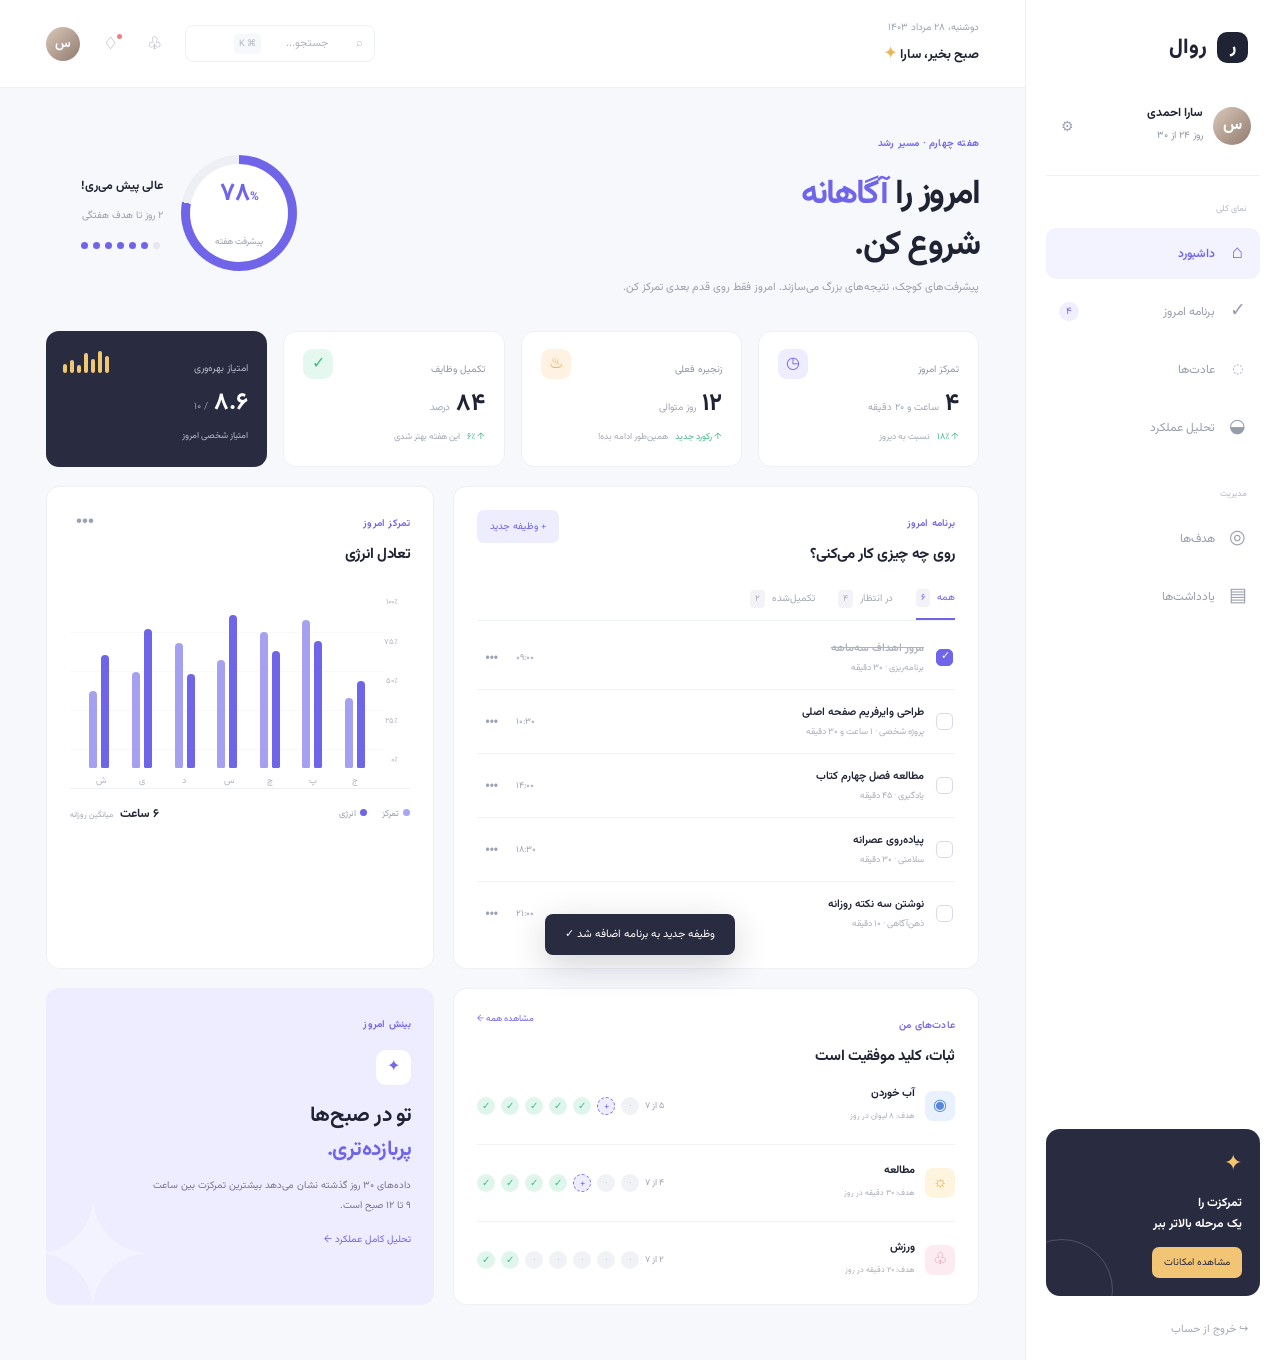
==== index.html @ 91decb61 "Create polished Persian daily planning and progress dashboard" ====
<!doctype html><html lang="fa" dir="rtl"><head><meta charset="UTF-8"><meta name="viewport" content="width=device-width,initial-scale=1"><meta name="theme-color" content="#f7f8fc"><meta name="description" content="داشبورد هوشمند برنامه‌ریزی روزانه و پایش پیشرفت"><title>روال — برنامه‌ریزی با تمرکز</title><link rel="preconnect" href="https://fonts.googleapis.com"><link rel="preconnect" href="https://fonts.gstatic.com" crossorigin><link href="https://fonts.googleapis.com/css2?family=DM+Sans:wght@400;500;600;700&family=Vazirmatn:wght@400;500;600;700;800&display=swap" rel="stylesheet"><link rel="stylesheet" href="style.css"></head><body><div class="app-shell"><aside class="sidebar"><div class="brand"><span class="brand-mark">ر</span><span>روال</span></div><div class="profile"><div class="avatar">س</div><div><strong>سارا احمدی</strong><small>روز ۲۴ از ۳۰</small></div><button class="icon-btn" aria-label="تنظیمات">⚙</button></div><nav><span class="nav-label">نمای کلی</span><a class="active" href="#dashboard"><b>⌂</b> داشبورد</a><a href="#today"><b>✓</b> برنامه امروز <i>۴</i></a><a href="#habits"><b>◌</b> عادت‌ها</a><a href="#analytics"><b>◒</b> تحلیل عملکرد</a><span class="nav-label space">مدیریت</span><a href="#goals"><b>◎</b> هدف‌ها</a><a href="#notes"><b>▤</b> یادداشت‌ها</a></nav><div class="sidebar-bottom"><div class="upgrade"><span>✦</span><strong>تمرکزت را<br>یک مرحله بالاتر ببر</strong><button>مشاهده امکانات</button></div><a class="logout" href="#">↪ خروج از حساب</a></div></aside><main class="main" id="dashboard"><header class="topbar"><div class="mobile-brand"><span class="brand-mark">ر</span>روال</div><div class="date"><span>دوشنبه، ۲۸ مرداد ۱۴۰۳</span><strong>صبح بخیر، سارا <span>✦</span></strong></div><div class="top-actions"><button class="search">⌕ <span>جستجو...</span><kbd>⌘ K</kbd></button><button class="icon-btn">♧</button><button class="notification">♢<i></i></button><div class="avatar small">س</div></div></header><div class="content"><section class="welcome"><div><span class="eyebrow">هفته چهارم · مسیر رشد</span><h1>امروز را <em>آگاهانه</em><br>شروع کن.</h1><p>پیشرفت‌های کوچک، نتیجه‌های بزرگ می‌سازند. امروز فقط روی قدم بعدی تمرکز کن.</p></div><div class="week-progress"><div class="ring"><strong>۷۸<small>%</small></strong><span>پیشرفت هفته</span></div><div class="week-copy"><strong>عالی پیش می‌ری!</strong><span>۲ روز تا هدف هفتگی</span><div class="dots"><i></i><i></i><i></i><i></i><i></i><i></i><i class="muted"></i></div></div></div></section><section class="stats-grid"><article class="stat-card"><div class="stat-icon purple">◷</div><span>تمرکز امروز</span><strong>۴<span>ساعت و ۲۰ دقیقه</span></strong><small class="up">↑ ۱۸٪ <i>نسبت به دیروز</i></small></article><article class="stat-card"><div class="stat-icon orange">♨</div><span>زنجیره فعلی</span><strong>۱۲<span>روز متوالی</span></strong><small class="up">↑ رکورد جدید <i>همین‌طور ادامه بده!</i></small></article><article class="stat-card"><div class="stat-icon green">✓</div><span>تکمیل وظایف</span><strong>۸۴<span>درصد</span></strong><small class="up">↑ ۶٪ <i>این هفته بهتر شدی</i></small></article><article class="stat-card accent"><div class="mini-spark"><i></i><i></i><i></i><i></i><i></i><i></i><i></i></div><span>امتیاز بهره‌وری</span><strong>۸.۶<span>/ ۱۰</span></strong><small>امتیاز شخصی امروز</small></article></section><section class="grid-two"><div class="panel tasks" id="today"><div class="panel-head"><div><span class="eyebrow">برنامه امروز</span><h2>روی چه چیزی کار می‌کنی؟</h2></div><button class="add-task" id="addTask">+ وظیفه جدید</button></div><div class="task-tabs"><button class="selected">همه <b>۶</b></button><button>در انتظار <b>۴</b></button><button>تکمیل‌شده <b>۲</b></button></div><div class="task-list" id="taskList"><label class="task done"><input type="checkbox" checked><span class="check"></span><div><strong>مرور اهداف سه‌ماهه</strong><small>برنامه‌ریزی · ۳۰ دقیقه</small></div><time>۰۹:۰۰</time><button class="dots-btn">•••</button></label><label class="task"><input type="checkbox"><span class="check"></span><div><strong>طراحی وایرفریم صفحه اصلی</strong><small>پروژه شخصی · ۱ ساعت و ۳۰ دقیقه</small></div><time>۱۰:۳۰</time><button class="dots-btn">•••</button></label><label class="task"><input type="checkbox"><span class="check"></span><div><strong>مطالعه فصل چهارم کتاب</strong><small>یادگیری · ۴۵ دقیقه</small></div><time>۱۴:۰۰</time><button class="dots-btn">•••</button></label><label class="task"><input type="checkbox"><span class="check"></span><div><strong>پیاده‌روی عصرانه</strong><small>سلامتی · ۳۰ دقیقه</small></div><time>۱۸:۳۰</time><button class="dots-btn">•••</button></label><label class="task"><input type="checkbox"><span class="check"></span><div><strong>نوشتن سه نکته روزانه</strong><small>ذهن‌آگاهی · ۱۰ دقیقه</small></div><time>۲۱:۰۰</time><button class="dots-btn">•••</button></label></div></div><div class="panel focus"><div class="panel-head"><div><span class="eyebrow">تمرکز امروز</span><h2>تعادل انرژی</h2></div><button class="more">•••</button></div><div class="focus-chart"><div class="chart-y"><span>۱۰۰٪</span><span>۷۵٪</span><span>۵۰٪</span><span>۲۵٪</span><span>۰٪</span></div><div class="bars"><div><i style="height:44%"></i><i style="height:65%"></i><small>ش</small></div><div><i style="height:55%"></i><i style="height:80%"></i><small>ی</small></div><div><i style="height:72%"></i><i style="height:54%"></i><small>د</small></div><div><i style="height:62%"></i><i style="height:88%"></i><small>س</small></div><div><i style="height:78%"></i><i style="height:67%"></i><small>چ</small></div><div><i style="height:85%"></i><i style="height:73%"></i><small>پ</small></div><div><i style="height:40%"></i><i style="height:50%"></i><small>ج</small></div></div></div><div class="legend"><span><i class="dot blue"></i>تمرکز</span><span><i class="dot violet"></i>انرژی</span><strong>۶ ساعت <small>میانگین روزانه</small></strong></div></div></section><section class="grid-bottom"><div class="panel habits" id="habits"><div class="panel-head"><div><span class="eyebrow">عادت‌های من</span><h2>ثبات، کلید موفقیت است</h2></div><a href="#all">مشاهده همه ←</a></div><div class="habit-row"><div class="habit-name"><span class="habit-emoji blue-bg">◉</span><div><strong>آب خوردن</strong><small>هدف: ۸ لیوان در روز</small></div></div><div class="habit-week"><i class="done">✓</i><i class="done">✓</i><i class="done">✓</i><i class="done">✓</i><i class="done">✓</i><i class="today">+</i><i>·</i><small>۵ از ۷</small></div></div><div class="habit-row"><div class="habit-name"><span class="habit-emoji yellow-bg">☼</span><div><strong>مطالعه</strong><small>هدف: ۳۰ دقیقه در روز</small></div></div><div class="habit-week"><i class="done">✓</i><i class="done">✓</i><i class="done">✓</i><i class="done">✓</i><i class="today">+</i><i>·</i><i>·</i><small>۴ از ۷</small></div></div><div class="habit-row"><div class="habit-name"><span class="habit-emoji pink-bg">♧</span><div><strong>ورزش</strong><small>هدف: ۲۰ دقیقه در روز</small></div></div><div class="habit-week"><i class="done">✓</i><i class="done">✓</i><i>·</i><i>·</i><i>·</i><i>·</i><i>·</i><small>۲ از ۷</small></div></div></div><div class="panel insight"><span class="eyebrow">بینش امروز</span><div class="insight-icon">✦</div><h2>تو در صبح‌ها<br><em>پربازده‌تری.</em></h2><p>داده‌های ۳۰ روز گذشته نشان می‌دهد بیشترین تمرکزت بین ساعت ۹ تا ۱۲ صبح است.</p><a href="#analytics">تحلیل کامل عملکرد ←</a></div></section></div></main></div><div class="toast" id="toast">وظیفه جدید به برنامه اضافه شد ✓</div><script src="app.js"></script></body></html>
---- style.css ----
*{box-sizing:border-box} :root{--bg:#f7f8fc;--card:#fff;--ink:#202334;--muted:#9095a7;--line:#edf0f5;--purple:#7065e9;--purple-light:#eeecff;--green:#42bd8b;--orange:#f2a354;--blue:#5d8fea}html{scroll-behavior:smooth}body{margin:0;background:var(--bg);color:var(--ink);font-family:Vazirmatn,'DM Sans',sans-serif}.app-shell{display:flex;min-height:100vh}.sidebar{width:255px;background:#fff;border-left:1px solid var(--line);padding:31px 20px 22px;display:flex;flex-direction:column;flex-shrink:0}.brand{display:flex;align-items:center;gap:10px;font-size:21px;font-weight:800;margin:0 12px 40px}.brand-mark{display:grid;place-items:center;background:var(--ink);color:#fff;width:31px;height:31px;border-radius:10px;font-size:17px}.profile{display:flex;align-items:center;gap:10px;padding:0 9px 28px;border-bottom:1px solid var(--line)}.avatar{width:38px;height:38px;border-radius:50%;background:linear-gradient(135deg,#d9c8b9,#927b70);color:#fff;display:grid;place-items:center;font-weight:700}.avatar.small{width:34px;height:34px;font-size:13px}.profile strong{display:block;font-size:12px}.profile small{color:var(--muted);font-size:10px}.icon-btn,.notification,.dots-btn,.more{border:0;background:none;color:#9da2b2;cursor:pointer;font-size:17px}.profile .icon-btn{margin-right:auto;font-size:14px}nav{padding-top:26px;display:flex;flex-direction:column;gap:7px}nav a{display:flex;align-items:center;gap:13px;padding:11px 13px;color:#989dac;text-decoration:none;border-radius:10px;font-size:12px;transition:.2s}nav a b{font-size:19px;font-weight:400;width:19px;text-align:center}nav a i{font-style:normal;background:#f0efff;color:var(--purple);font-size:10px;padding:2px 7px;border-radius:20px;margin-right:auto}.nav-label{font-size:9px;color:#b6bac6;margin:0 13px 5px}.space{margin-top:27px}nav a:hover,nav a.active{color:var(--purple);background:#f3f2ff;font-weight:600}.sidebar-bottom{margin-top:auto}.upgrade{background:#292b40;border-radius:14px;padding:18px;color:#fff;position:relative;overflow:hidden}.upgrade:after{content:'';position:absolute;width:100px;height:100px;border:1px solid #ffffff30;border-radius:50%;left:-35px;bottom:-45px}.upgrade span{color:#f4c66d;font-size:22px}.upgrade strong{display:block;font-size:12px;line-height:1.8;margin:11px 0}.upgrade button{border:0;background:#f2c575;color:#282938;border-radius:7px;padding:8px 12px;font-family:inherit;font-size:10px;cursor:pointer}.logout{display:block;color:#a3a7b3;text-decoration:none;font-size:11px;margin:25px 12px 0}.main{flex:1;min-width:0}.topbar{height:88px;background:#fff;border-bottom:1px solid var(--line);display:flex;align-items:center;padding:0 46px;justify-content:space-between}.date span{display:block;color:#9ca1af;font-size:10px;margin-bottom:7px}.date strong{font-size:13px}.date strong span{display:inline;color:#e8b758;font-size:15px}.top-actions{display:flex;align-items:center;gap:17px}.search{border:1px solid var(--line);background:#fff;color:#afb3c0;border-radius:8px;height:37px;width:190px;padding:0 11px;text-align:right;font-family:inherit;font-size:11px}.search span{margin:0 25px}.search kbd{font-family:inherit;color:#b5b8c2;background:#f7f8fb;padding:3px 5px;border-radius:4px;font-size:9px}.notification{position:relative}.notification i{position:absolute;width:5px;height:5px;background:#ef7f83;border-radius:50%;top:2px;right:2px}.mobile-brand{display:none}.content{padding:42px 46px 55px;max-width:1450px;margin:auto}.welcome{display:flex;justify-content:space-between;align-items:center;margin-bottom:35px}.eyebrow{color:var(--purple);font-size:10px;font-weight:600;letter-spacing:.02em}.welcome h1{font-size:34px;line-height:1.5;letter-spacing:-1.5px;margin:14px 0 8px}.welcome h1 em,.insight h2 em{font-style:normal;color:var(--purple)}.welcome p{font-size:11px;color:#9a9eac;margin:0}.week-progress{display:flex;align-items:center;gap:18px;margin-left:35px}.ring{width:116px;height:116px;border-radius:50%;background:conic-gradient(var(--purple) 78%,#eeeff5 0);display:grid;place-items:center;position:relative;color:var(--purple);text-align:center}.ring:after{content:'';position:absolute;inset:9px;border-radius:50%;background:#fff}.ring strong,.ring span{position:relative;z-index:1}.ring strong{font-size:25px;display:block}.ring strong small{font-size:12px}.ring span{font-size:9px;color:#9a9eab;display:block;margin-top:-20px}.week-copy strong{display:block;font-size:12px;margin-bottom:7px}.week-copy>span{font-size:10px;color:#999eac}.dots{display:flex;gap:5px;margin-top:15px;direction:ltr}.dots i{width:7px;height:7px;background:var(--purple);border-radius:50%}.dots i.muted{background:#e7e8ef}.stats-grid{display:grid;grid-template-columns:repeat(4,1fr);gap:16px;margin-bottom:19px}.stat-card{background:#fff;border:1px solid var(--line);border-radius:13px;padding:18px 19px;position:relative;min-height:135px}.stat-card>span{display:block;font-size:10px;color:#9095a5;margin:12px 0 8px}.stat-card strong{font-size:24px;display:block}.stat-card strong span{font-size:10px;color:#a2a6b1;font-weight:400;margin-right:6px}.stat-card small{font-size:9px;color:#9da2b0}.stat-card small i{font-style:normal;color:#b5b8c2;margin-right:5px}.stat-card .up{color:#45b888}.stat-card .up i{color:#a4a8b3}.stat-icon{position:absolute;left:19px;top:17px;width:30px;height:30px;border-radius:9px;display:grid;place-items:center;font-size:16px}.purple{background:#eeecff;color:var(--purple)}.orange{background:#fff2e2;color:#ed9e4e}.green{background:#e5f8f0;color:#40b985}.accent{background:#292b40;color:#fff;border:0}.accent>span,.accent small{color:#b8bac7}.accent strong span{color:#999dab}.mini-spark{position:absolute;left:17px;top:19px;display:flex;align-items:end;gap:3px;height:23px;direction:ltr}.mini-spark i{width:4px;border-radius:3px;background:#f0c872}.mini-spark i:nth-child(1){height:9px}.mini-spark i:nth-child(2){height:13px}.mini-spark i:nth-child(3){height:8px}.mini-spark i:nth-child(4){height:20px}.mini-spark i:nth-child(5){height:14px}.mini-spark i:nth-child(6){height:22px}.mini-spark i:nth-child(7){height:17px}.grid-two{display:grid;grid-template-columns:1.15fr .85fr;gap:19px;margin-bottom:19px}.panel{background:#fff;border:1px solid var(--line);border-radius:13px;padding:23px}.panel-head{display:flex;justify-content:space-between;align-items:start}.panel h2{font-size:15px;margin:8px 0 0;letter-spacing:-.3px}.add-task{border:0;background:var(--purple-light);color:var(--purple);border-radius:7px;padding:9px 13px;font-family:inherit;font-size:10px;cursor:pointer}.task-tabs{display:flex;gap:23px;border-bottom:1px solid var(--line);margin-top:24px}.task-tabs button{border:0;background:transparent;color:#a5a9b5;font-family:inherit;font-size:10px;padding:0 0 13px;cursor:pointer}.task-tabs button.selected{color:var(--purple);border-bottom:2px solid var(--purple)}.task-tabs b{background:#f3f3f7;padding:2px 5px;border-radius:4px;font-size:9px;margin-right:4px;font-weight:400}.task-list{margin-top:5px}.task{display:flex;align-items:center;gap:12px;border-bottom:1px solid #f1f2f6;padding:14px 2px;cursor:pointer}.task:last-child{border:0}.task input{display:none}.check{width:17px;height:17px;border:1.5px solid #d8dbe5;border-radius:5px;display:block;flex-shrink:0}.task input:checked+.check{background:var(--purple);border-color:var(--purple);position:relative}.task input:checked+.check:after{content:'✓';color:white;font-size:11px;position:absolute;top:-2px;right:2px}.task div{flex:1}.task strong{display:block;font-size:11px;font-weight:600}.task small{display:block;font-size:9px;color:#a9adb9;margin-top:4px}.task time{color:#9ca1ae;font-size:9px}.task.done strong{text-decoration:line-through;color:#aeb2bd}.dots-btn{font-size:12px}.focus-chart{height:194px;display:flex;margin-top:28px}.chart-y{display:flex;flex-direction:column;justify-content:space-between;color:#b2b5c0;font-size:8px;padding:2px 12px 22px 0}.bars{flex:1;display:flex;align-items:end;justify-content:space-around;background:repeating-linear-gradient(to bottom,transparent 0,transparent 38px,#f1f2f6 39px);padding:0 8px 0;direction:ltr}.bars>div{height:100%;display:flex;align-items:end;gap:4px;position:relative;padding-bottom:20px}.bars i{display:block;width:8px;border-radius:5px 5px 2px 2px;background:#a5a0f0}.bars i:nth-child(2){background:#6f65e9}.bars small{position:absolute;bottom:0;left:7px;color:#aeb2be;font-size:9px}.legend{border-top:1px solid var(--line);padding-top:16px;display:flex;align-items:center;gap:15px;font-size:9px;color:#999eac}.legend .dot{display:inline-block;width:7px;height:7px;border-radius:50%;margin-left:4px}.dot.blue{background:#aaa5f1}.dot.violet{background:#6f65e9}.legend strong{margin-right:auto;color:#252838;font-size:12px}.legend strong small{font-size:8px;color:#a1a5b1;font-weight:400;margin-right:4px}.grid-bottom{display:grid;grid-template-columns:1.15fr .85fr;gap:19px}.panel-head>a{font-size:9px;color:var(--purple);text-decoration:none}.habit-row{display:flex;align-items:center;justify-content:space-between;border-bottom:1px solid #f1f2f6;padding:17px 0}.habit-row:last-child{border:0;padding-bottom:0}.habit-name{display:flex;align-items:center;gap:10px}.habit-emoji{width:30px;height:30px;border-radius:8px;display:grid;place-items:center;font-size:16px}.blue-bg{background:#e9f1ff;color:#5687dc}.yellow-bg{background:#fff5df;color:#e9a540}.pink-bg{background:#fcebf0;color:#e889a0}.habit-name strong{display:block;font-size:11px}.habit-name small{font-size:8px;color:#a9adb8}.habit-week{display:flex;align-items:center;gap:6px;direction:ltr}.habit-week i{width:18px;height:18px;border-radius:50%;background:#f1f2f6;color:#bfc2ca;font-style:normal;font-size:10px;display:grid;place-items:center}.habit-week i.done{background:#e0f6ed;color:#42b98a}.habit-week i.today{background:var(--purple-light);color:var(--purple);border:1px dashed var(--purple)}.habit-week small{font-size:9px;color:#9ca1ae;margin-right:7px;direction:rtl}.insight{background:#eeecff;border:0;position:relative;overflow:hidden}.insight:after{content:'✦';position:absolute;font-size:150px;line-height:1;color:#fff5;left:-16px;bottom:-42px}.insight-icon{background:#fff;color:#7569ea;border-radius:10px;width:35px;height:35px;display:grid;place-items:center;margin:14px 0}.insight h2{font-size:21px;line-height:1.6;margin:0;position:relative;z-index:1}.insight p{font-size:10px;color:#77758d;line-height:2;max-width:260px;position:relative;z-index:1}.insight a{color:var(--purple);font-size:10px;text-decoration:none;position:relative;z-index:1}.toast{position:fixed;bottom:25px;left:50%;transform:translateX(-50%) translateY(80px);background:#292b40;color:#fff;padding:12px 20px;border-radius:8px;font-size:11px;transition:.35s;box-shadow:0 10px 35px #20233433}.toast.show{transform:translateX(-50%) translateY(0)}@media(max-width:1050px){.sidebar{width:215px}.content,.topbar{padding-right:28px;padding-left:28px}.stats-grid{grid-template-columns:repeat(2,1fr)}.grid-two,.grid-bottom{grid-template-columns:1fr}.welcome{align-items:flex-start}.week-progress{margin-top:20px}}@media(max-width:700px){.sidebar{display:none}.mobile-brand{display:flex;align-items:center;gap:8px;font-weight:800;font-size:18px}.topbar{height:70px;padding:0 18px}.date{display:none}.top-actions{gap:10px}.search{width:38px;font-size:18px;padding:0;text-align:center;border:0}.search span,.search kbd{display:none}.content{padding:28px 16px}.welcome{display:block}.welcome h1{font-size:28px}.week-progress{margin:24px 0 0}.stats-grid{gap:10px}.stat-card{padding:14px;min-height:125px}.stat-card strong{font-size:20px}.stat-icon{left:14px;top:14px}.panel{padding:17px 14px}.task time,.task .dots-btn{display:none}.habit-row{display:block}.habit-week{margin-top:12px}.bars i{width:6px}.legend{gap:7px}.welcome p{font-size:10px}}
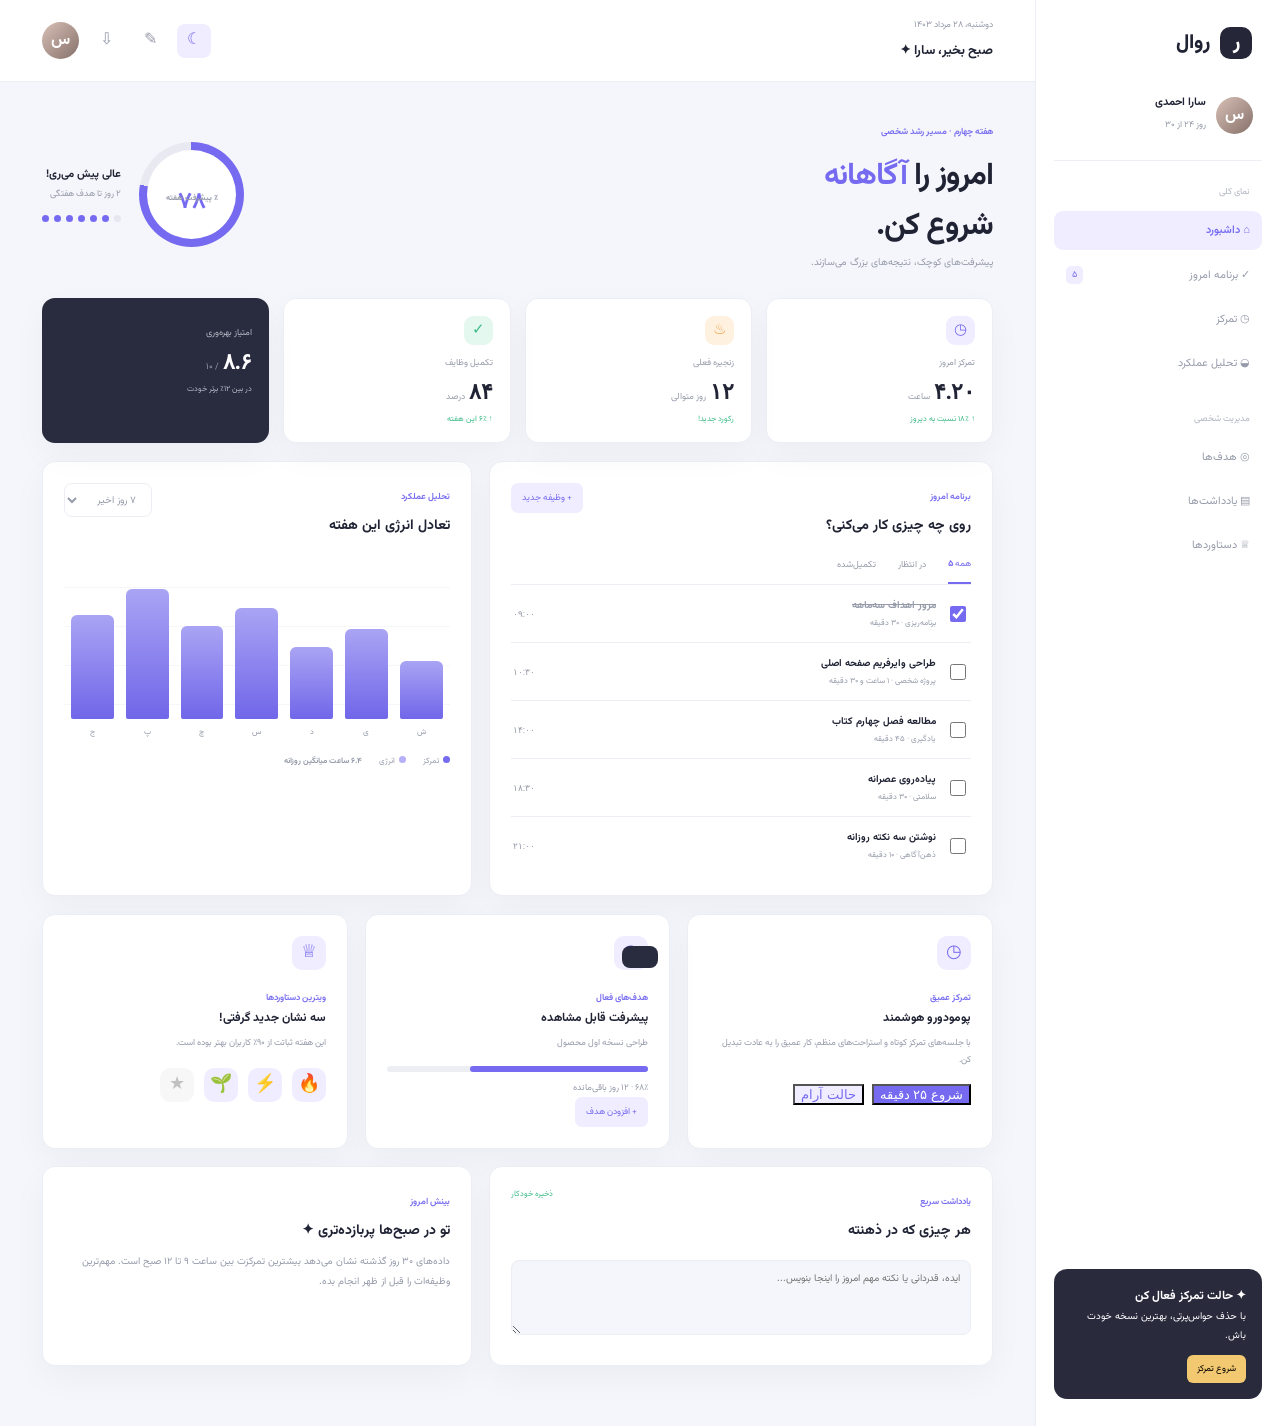
==== commit 09fdefa7: "feat: ship next-gen productivity workspace UI" ====
--- a/index.html
+++ b/index.html
@@ -1 +1 @@
-<!doctype html><html lang="fa" dir="rtl"><head><meta charset="UTF-8"><meta name="viewport" content="width=device-width,initial-scale=1"><meta name="theme-color" content="#f7f8fc"><meta name="description" content="داشبورد هوشمند برنامه‌ریزی روزانه و پایش پیشرفت"><title>روال — برنامه‌ریزی با تمرکز</title><link rel="preconnect" href="https://fonts.googleapis.com"><link rel="preconnect" href="https://fonts.gstatic.com" crossorigin><link href="https://fonts.googleapis.com/css2?family=DM+Sans:wght@400;500;600;700&family=Vazirmatn:wght@400;500;600;700;800&display=swap" rel="stylesheet"><link rel="stylesheet" href="style.css"></head><body><div class="app-shell"><aside class="sidebar"><div class="brand"><span class="brand-mark">ر</span><span>روال</span></div><div class="profile"><div class="avatar">س</div><div><strong>سارا احمدی</strong><small>روز ۲۴ از ۳۰</small></div><button class="icon-btn" aria-label="تنظیمات">⚙</button></div><nav><span class="nav-label">نمای کلی</span><a class="active" href="#dashboard"><b>⌂</b> داشبورد</a><a href="#today"><b>✓</b> برنامه امروز <i>۴</i></a><a href="#habits"><b>◌</b> عادت‌ها</a><a href="#analytics"><b>◒</b> تحلیل عملکرد</a><span class="nav-label space">مدیریت</span><a href="#goals"><b>◎</b> هدف‌ها</a><a href="#notes"><b>▤</b> یادداشت‌ها</a></nav><div class="sidebar-bottom"><div class="upgrade"><span>✦</span><strong>تمرکزت را<br>یک مرحله بالاتر ببر</strong><button>مشاهده امکانات</button></div><a class="logout" href="#">↪ خروج از حساب</a></div></aside><main class="main" id="dashboard"><header class="topbar"><div class="mobile-brand"><span class="brand-mark">ر</span>روال</div><div class="date"><span>دوشنبه، ۲۸ مرداد ۱۴۰۳</span><strong>صبح بخیر، سارا <span>✦</span></strong></div><div class="top-actions"><button class="search">⌕ <span>جستجو...</span><kbd>⌘ K</kbd></button><button class="icon-btn">♧</button><button class="notification">♢<i></i></button><div class="avatar small">س</div></div></header><div class="content"><section class="welcome"><div><span class="eyebrow">هفته چهارم · مسیر رشد</span><h1>امروز را <em>آگاهانه</em><br>شروع کن.</h1><p>پیشرفت‌های کوچک، نتیجه‌های بزرگ می‌سازند. امروز فقط روی قدم بعدی تمرکز کن.</p></div><div class="week-progress"><div class="ring"><strong>۷۸<small>%</small></strong><span>پیشرفت هفته</span></div><div class="week-copy"><strong>عالی پیش می‌ری!</strong><span>۲ روز تا هدف هفتگی</span><div class="dots"><i></i><i></i><i></i><i></i><i></i><i></i><i class="muted"></i></div></div></div></section><section class="stats-grid"><article class="stat-card"><div class="stat-icon purple">◷</div><span>تمرکز امروز</span><strong>۴<span>ساعت و ۲۰ دقیقه</span></strong><small class="up">↑ ۱۸٪ <i>نسبت به دیروز</i></small></article><article class="stat-card"><div class="stat-icon orange">♨</div><span>زنجیره فعلی</span><strong>۱۲<span>روز متوالی</span></strong><small class="up">↑ رکورد جدید <i>همین‌طور ادامه بده!</i></small></article><article class="stat-card"><div class="stat-icon green">✓</div><span>تکمیل وظایف</span><strong>۸۴<span>درصد</span></strong><small class="up">↑ ۶٪ <i>این هفته بهتر شدی</i></small></article><article class="stat-card accent"><div class="mini-spark"><i></i><i></i><i></i><i></i><i></i><i></i><i></i></div><span>امتیاز بهره‌وری</span><strong>۸.۶<span>/ ۱۰</span></strong><small>امتیاز شخصی امروز</small></article></section><section class="grid-two"><div class="panel tasks" id="today"><div class="panel-head"><div><span class="eyebrow">برنامه امروز</span><h2>روی چه چیزی کار می‌کنی؟</h2></div><button class="add-task" id="addTask">+ وظیفه جدید</button></div><div class="task-tabs"><button class="selected">همه <b>۶</b></button><button>در انتظار <b>۴</b></button><button>تکمیل‌شده <b>۲</b></button></div><div class="task-list" id="taskList"><label class="task done"><input type="checkbox" checked><span class="check"></span><div><strong>مرور اهداف سه‌ماهه</strong><small>برنامه‌ریزی · ۳۰ دقیقه</small></div><time>۰۹:۰۰</time><button class="dots-btn">•••</button></label><label class="task"><input type="checkbox"><span class="check"></span><div><strong>طراحی وایرفریم صفحه اصلی</strong><small>پروژه شخصی · ۱ ساعت و ۳۰ دقیقه</small></div><time>۱۰:۳۰</time><button class="dots-btn">•••</button></label><label class="task"><input type="checkbox"><span class="check"></span><div><strong>مطالعه فصل چهارم کتاب</strong><small>یادگیری · ۴۵ دقیقه</small></div><time>۱۴:۰۰</time><button class="dots-btn">•••</button></label><label class="task"><input type="checkbox"><span class="check"></span><div><strong>پیاده‌روی عصرانه</strong><small>سلامتی · ۳۰ دقیقه</small></div><time>۱۸:۳۰</time><button class="dots-btn">•••</button></label><label class="task"><input type="checkbox"><span class="check"></span><div><strong>نوشتن سه نکته روزانه</strong><small>ذهن‌آگاهی · ۱۰ دقیقه</small></div><time>۲۱:۰۰</time><button class="dots-btn">•••</button></label></div></div><div class="panel focus"><div class="panel-head"><div><span class="eyebrow">تمرکز امروز</span><h2>تعادل انرژی</h2></div><button class="more">•••</button></div><div class="focus-chart"><div class="chart-y"><span>۱۰۰٪</span><span>۷۵٪</span><span>۵۰٪</span><span>۲۵٪</span><span>۰٪</span></div><div class="bars"><div><i style="height:44%"></i><i style="height:65%"></i><small>ش</small></div><div><i style="height:55%"></i><i style="height:80%"></i><small>ی</small></div><div><i style="height:72%"></i><i style="height:54%"></i><small>د</small></div><div><i style="height:62%"></i><i style="height:88%"></i><small>س</small></div><div><i style="height:78%"></i><i style="height:67%"></i><small>چ</small></div><div><i style="height:85%"></i><i style="height:73%"></i><small>پ</small></div><div><i style="height:40%"></i><i style="height:50%"></i><small>ج</small></div></div></div><div class="legend"><span><i class="dot blue"></i>تمرکز</span><span><i class="dot violet"></i>انرژی</span><strong>۶ ساعت <small>میانگین روزانه</small></strong></div></div></section><section class="grid-bottom"><div class="panel habits" id="habits"><div class="panel-head"><div><span class="eyebrow">عادت‌های من</span><h2>ثبات، کلید موفقیت است</h2></div><a href="#all">مشاهده همه ←</a></div><div class="habit-row"><div class="habit-name"><span class="habit-emoji blue-bg">◉</span><div><strong>آب خوردن</strong><small>هدف: ۸ لیوان در روز</small></div></div><div class="habit-week"><i class="done">✓</i><i class="done">✓</i><i class="done">✓</i><i class="done">✓</i><i class="done">✓</i><i class="today">+</i><i>·</i><small>۵ از ۷</small></div></div><div class="habit-row"><div class="habit-name"><span class="habit-emoji yellow-bg">☼</span><div><strong>مطالعه</strong><small>هدف: ۳۰ دقیقه در روز</small></div></div><div class="habit-week"><i class="done">✓</i><i class="done">✓</i><i class="done">✓</i><i class="done">✓</i><i class="today">+</i><i>·</i><i>·</i><small>۴ از ۷</small></div></div><div class="habit-row"><div class="habit-name"><span class="habit-emoji pink-bg">♧</span><div><strong>ورزش</strong><small>هدف: ۲۰ دقیقه در روز</small></div></div><div class="habit-week"><i class="done">✓</i><i class="done">✓</i><i>·</i><i>·</i><i>·</i><i>·</i><i>·</i><small>۲ از ۷</small></div></div></div><div class="panel insight"><span class="eyebrow">بینش امروز</span><div class="insight-icon">✦</div><h2>تو در صبح‌ها<br><em>پربازده‌تری.</em></h2><p>داده‌های ۳۰ روز گذشته نشان می‌دهد بیشترین تمرکزت بین ساعت ۹ تا ۱۲ صبح است.</p><a href="#analytics">تحلیل کامل عملکرد ←</a></div></section></div></main></div><div class="toast" id="toast">وظیفه جدید به برنامه اضافه شد ✓</div><script src="app.js"></script></body></html>+<!doctype html><html lang="fa" dir="rtl"><head><meta charset="UTF-8"><meta name="viewport" content="width=device-width,initial-scale=1"><meta name="theme-color" content="#111321"><title>روال — فضای کاری بهره‌وری</title><link rel="preconnect" href="https://fonts.googleapis.com"><link rel="preconnect" href="https://fonts.gstatic.com" crossorigin><link href="https://fonts.googleapis.com/css2?family=DM+Sans:wght@400;500;600;700&family=Vazirmatn:wght@400;500;600;700;800&display=swap" rel="stylesheet"><style>:root{--bg:#f5f6fb;--card:#fff;--ink:#202334;--muted:#969baa;--line:#eceef4;--p:#766bf0;--pl:#efedff;--green:#3cbb88;--orange:#eda34f;--shadow:0 12px 35px #2023340a}*{box-sizing:border-box}body{margin:0;background:var(--bg);color:var(--ink);font-family:Vazirmatn,sans-serif;transition:.25s}body.dark{--bg:#111321;--card:#1b1d2b;--ink:#f7f7fa;--muted:#a7aabd;--line:#2b2e40;--pl:#302d51;--shadow:none}.app{display:flex;min-height:100vh}.side{width:245px;background:var(--card);border-left:1px solid var(--line);padding:27px 18px;display:flex;flex-direction:column;flex-shrink:0}.logo{display:flex;align-items:center;gap:10px;font-weight:800;font-size:20px;margin:0 10px 35px}.mark{background:#252738;color:#fff;border-radius:10px;width:32px;height:32px;display:grid;place-items:center}.user{display:flex;align-items:center;gap:10px;padding:0 9px 24px;border-bottom:1px solid var(--line)}.avatar{width:37px;height:37px;border-radius:50%;background:linear-gradient(135deg,#d8c0b6,#857069);display:grid;place-items:center;color:#fff;font-weight:bold}.user strong{font-size:11px;display:block}.user small{font-size:9px;color:var(--muted)}.nav{display:flex;flex-direction:column;gap:5px;padding-top:24px}.nav span{font-size:9px;color:#b1b5c2;margin:0 12px 7px}.nav span:nth-of-type(2){margin-top:24px}.nav a{padding:11px 12px;border-radius:9px;color:var(--muted);font-size:11px;text-decoration:none;display:flex;align-items:center;gap:12px}.nav a b{font-size:17px;font-weight:400}.nav a i{font-style:normal;margin-right:auto;background:var(--pl);color:var(--p);font-size:9px;padding:2px 6px;border-radius:5px}.nav a:hover,.nav a.active{background:var(--pl);color:var(--p);font-weight:600}.side-bottom{margin-top:auto}.mini-card{background:#292b3d;color:#fff;border-radius:13px;padding:16px;font-size:10px;line-height:1.9}.mini-card strong{display:block;font-size:12px}.mini-card button{border:0;background:#f2c871;border-radius:6px;padding:7px 10px;font:9px Vazirmatn;margin-top:10px}.main{flex:1;min-width:0}.top{height:82px;background:var(--card);border-bottom:1px solid var(--line);display:flex;align-items:center;justify-content:space-between;padding:0 42px}.hello small{display:block;color:var(--muted);font-size:9px;margin-bottom:6px}.hello strong{font-size:13px}.top-actions{display:flex;gap:10px;align-items:center}.top button,.select{border:1px solid var(--line);background:var(--card);color:var(--muted);border-radius:8px;height:34px;padding:0 11px;font:10px Vazirmatn;cursor:pointer}.top .round{width:34px;padding:0;border:0;font-size:16px}.top .dark-btn{background:var(--pl);color:var(--p);font-size:16px}.wrap{max-width:1430px;margin:auto;padding:36px 42px 60px}.hero{display:flex;justify-content:space-between;align-items:center;margin-bottom:28px}.eyebrow{font-size:9px;color:var(--p);font-weight:600}.hero h1{font-size:31px;line-height:1.6;margin:9px 0 4px;letter-spacing:-1px}.hero h1 em{font-style:normal;color:var(--p)}.hero p{font-size:10px;color:var(--muted);margin:0}.score{display:flex;gap:18px;align-items:center}.ring{width:105px;height:105px;border-radius:50%;background:conic-gradient(var(--p) 78%,#e9eaf1 0);display:grid;place-items:center;position:relative;text-align:center;color:var(--p)}.ring:after{content:'';position:absolute;inset:8px;background:var(--card);border-radius:50%}.ring b,.ring small{position:relative;z-index:1}.ring b{font-size:23px}.ring small{font-size:8px;color:var(--muted);display:block;margin-top:-28px}.score-text strong{font-size:11px;display:block}.score-text small{display:block;color:var(--muted);font-size:9px;margin-top:4px}.dots{display:flex;gap:5px;margin-top:14px;direction:ltr}.dots i{width:7px;height:7px;background:var(--p);border-radius:50%}.dots i:last-child{background:#e7e8ef}.stats{display:grid;grid-template-columns:repeat(4,1fr);gap:14px}.stat,.panel{background:var(--card);border:1px solid var(--line);border-radius:13px;box-shadow:var(--shadow)}.stat{padding:17px;min-height:122px;position:relative}.stat .ico{width:29px;height:29px;border-radius:9px;display:grid;place-items:center;font-size:15px}.purple{background:var(--pl);color:var(--p)}.orange{background:#fff1df;color:var(--orange)}.green{background:#e5f8ef;color:var(--green)}.stat label{display:block;color:var(--muted);font-size:9px;margin:11px 0 7px}.stat strong{font:700 22px 'DM Sans';display:block}.stat strong small{font:9px Vazirmatn;color:var(--muted);font-weight:400;margin-right:4px}.stat footer{font-size:8px;color:var(--green);margin-top:7px}.stat.dark{background:#292b3e;color:#fff;border:0}.stat.dark label,.stat.dark footer{color:#b5b7c5}.content-grid{display:grid;grid-template-columns:1.08fr .92fr;gap:17px;margin-top:18px}.panel{padding:21px}.head{display:flex;justify-content:space-between;align-items:start}.head h2{font-size:14px;margin:7px 0 0}.head button,.add{border:0;background:var(--pl);color:var(--p);font:9px Vazirmatn;border-radius:7px;padding:8px 11px;cursor:pointer}.tabs{display:flex;gap:22px;border-bottom:1px solid var(--line);margin-top:20px}.tabs button{border:0;background:none;color:var(--muted);font:9px Vazirmatn;padding:0 0 11px;cursor:pointer}.tabs button.active{color:var(--p);border-bottom:2px solid var(--p)}.task{display:flex;align-items:center;gap:10px;border-bottom:1px solid var(--line);padding:13px 2px}.task:last-child{border:0}.task input{accent-color:var(--p);width:16px;height:16px}.task div{flex:1}.task strong{display:block;font-size:10px}.task small{display:block;color:var(--muted);font-size:8px;margin-top:4px}.task time{font:9px 'DM Sans';color:var(--muted)}.task.done strong{text-decoration:line-through;color:var(--muted)}.chart{height:190px;display:flex;align-items:end;gap:12px;padding:25px 7px 20px;margin-top:12px;background:repeating-linear-gradient(to bottom,transparent,transparent 38px,var(--line) 39px)}.bar{flex:1;background:linear-gradient(#aaa4f4,#7066e9);border-radius:6px 6px 2px 2px;position:relative;min-width:12px}.bar b{position:absolute;bottom:-19px;right:50%;font:8px Vazirmatn;color:var(--muted);transform:translateX(50%)}.leg{display:flex;gap:17px;color:var(--muted);font-size:8px;margin-top:16px}.leg i{display:inline-block;width:7px;height:7px;background:var(--p);border-radius:50%;margin-left:4px}.wide{margin-top:17px}.feature-grid{display:grid;grid-template-columns:repeat(3,1fr);gap:17px;margin-top:18px}.feature{min-height:190px}.feature .badge{background:var(--pl);color:var(--p);width:34px;height:34px;border-radius:10px;display:grid;place-items:center;font-size:18px;margin-bottom:14px}.feature h3{font-size:12px;margin:0 0 8px}.feature p{font-size:9px;color:var(--muted);line-height:1.9;margin:0}.progress{height:6px;background:var(--line);border-radius:5px;margin-top:14px}.progress i{height:100%;display:block;border-radius:5px;background:var(--p)}.achievements{display:flex;gap:10px;margin-top:16px}.badge{width:42px;height:42px;border-radius:12px;background:#fff5dc;color:#e9a647;display:grid;place-items:center;font-size:20px}.badge.lock{filter:grayscale(1);opacity:.45}.quick{display:flex;gap:8px;margin-top:15px}.quick input{flex:1;border:1px solid var(--line);background:var(--bg);border-radius:7px;padding:9px;font:9px Vazirmatn;color:var(--ink);outline:0}.toast{position:fixed;bottom:22px;left:50%;transform:translate(-50%,90px);background:#292b3e;color:#fff;border-radius:8px;padding:11px 18px;font-size:10px;transition:.3s;z-index:5}.toast.show{transform:translate(-50%,0)}.modal{position:fixed;inset:0;background:#11132180;display:none;place-items:center;z-index:4}.modal.show{display:grid}.modal-card{width:min(390px,90vw);background:var(--card);border-radius:16px;padding:23px;box-shadow:0 20px 80px #0003}.modal-card h2{font-size:15px;margin:0 0 15px}.modal-card input,.modal-card textarea{width:100%;border:1px solid var(--line);background:var(--bg);color:var(--ink);border-radius:8px;padding:11px;font:10px Vazirmatn;margin-bottom:10px;outline:0}.modal-card textarea{min-height:90px;resize:vertical}.modal-actions{display:flex;gap:8px;justify-content:flex-start}.modal-actions button{border:0;border-radius:7px;padding:9px 14px;font:9px Vazirmatn;cursor:pointer}.primary{background:var(--p);color:#fff}.secondary{background:var(--pl);color:var(--p)}@media(max-width:1050px){.side{width:210px}.wrap,.top{padding-right:25px;padding-left:25px}.stats{grid-template-columns:repeat(2,1fr)}.content-grid{grid-template-columns:1fr}.feature-grid{grid-template-columns:1fr 1fr}}@media(max-width:680px){.side{display:none}.top{height:68px;padding:0 16px}.wrap{padding:25px 15px}.hero{display:block}.score{margin-top:22px}.hero h1{font-size:27px}.stats{gap:9px}.stat{padding:13px;min-height:115px}.feature-grid{grid-template-columns:1fr}.chart{gap:5px}.task time{display:none}.search{display:none}.top-actions{gap:5px}} </style></head><body><div class="app"><aside class="side"><div class="logo"><span class="mark">ر</span>روال</div><div class="user"><div class="avatar">س</div><div><strong>سارا احمدی</strong><small>روز ۲۴ از ۳۰</small></div></div><nav class="nav"><span>نمای کلی</span><a class="active" href="#home">⌂ داشبورد</a><a href="#today">✓ برنامه امروز <i>۵</i></a><a href="#focus">◷ تمرکز</a><a href="#analytics">◒ تحلیل عملکرد</a><span>مدیریت شخصی</span><a href="#goals">◎ هدف‌ها</a><a href="#notes">▤ یادداشت‌ها</a><a href="#achievements">♕ دستاوردها</a></nav><div class="side-bottom"><div class="mini-card"><strong>✦ حالت تمرکز فعال کن</strong>با حذف حواس‌پرتی، بهترین نسخه خودت باش.<br><button onclick="startFocus()">شروع تمرکز</button></div></div></aside><main class="main"><header class="top"><div class="hello"><small>دوشنبه، ۲۸ مرداد ۱۴۰۳</small><strong>صبح بخیر، سارا ✦</strong></div><div class="top-actions"><button class="round dark-btn" id="theme" title="تغییر حالت">☾</button><button class="round" onclick="openModal('note')">✎</button><button class="round" onclick="openModal('export')">⇩</button><div class="avatar">س</div></div></header><div class="wrap" id="home"><section class="hero"><div><span class="eyebrow">هفته چهارم · مسیر رشد شخصی</span><h1>امروز را <em>آگاهانه</em><br>شروع کن.</h1><p>پیشرفت‌های کوچک، نتیجه‌های بزرگ می‌سازند.</p></div><div class="score"><div class="ring"><b>۷۸<small>٪ پیشرفت هفته</small></b></div><div class="score-text"><strong>عالی پیش می‌ری!</strong><small>۲ روز تا هدف هفتگی</small><div class="dots"><i></i><i></i><i></i><i></i><i></i><i></i><i></i></div></div></div></section><section class="stats"><article class="stat"><div class="ico purple">◷</div><label>تمرکز امروز</label><strong>۴.۲۰<small>ساعت</small></strong><footer>↑ ۱۸٪ نسبت به دیروز</footer></article><article class="stat"><div class="ico orange">♨</div><label>زنجیره فعلی</label><strong>۱۲<small>روز متوالی</small></strong><footer>رکورد جدید!</footer></article><article class="stat"><div class="ico green">✓</div><label>تکمیل وظایف</label><strong>۸۴<small>درصد</small></strong><footer>↑ ۶٪ این هفته</footer></article><article class="stat dark"><label>امتیاز بهره‌وری</label><strong>۸.۶<small>/ ۱۰</small></strong><footer>در بین ۱۲٪ برتر خودت</footer></article></section><section class="content-grid"><div class="panel" id="today"><div class="head"><div><span class="eyebrow">برنامه امروز</span><h2>روی چه چیزی کار می‌کنی؟</h2></div><button class="add" onclick="addTask()">+ وظیفه جدید</button></div><div class="tabs"><button class="active">همه <b>۵</b></button><button>در انتظار</button><button>تکمیل‌شده</button></div><div id="tasks"><label class="task done"><input type="checkbox" checked><div><strong>مرور اهداف سه‌ماهه</strong><small>برنامه‌ریزی · ۳۰ دقیقه</small></div><time>۰۹:۰۰</time></label><label class="task"><input type="checkbox"><div><strong>طراحی وایرفریم صفحه اصلی</strong><small>پروژه شخصی · ۱ ساعت و ۳۰ دقیقه</small></div><time>۱۰:۳۰</time></label><label class="task"><input type="checkbox"><div><strong>مطالعه فصل چهارم کتاب</strong><small>یادگیری · ۴۵ دقیقه</small></div><time>۱۴:۰۰</time></label><label class="task"><input type="checkbox"><div><strong>پیاده‌روی عصرانه</strong><small>سلامتی · ۳۰ دقیقه</small></div><time>۱۸:۳۰</time></label><label class="task"><input type="checkbox"><div><strong>نوشتن سه نکته روزانه</strong><small>ذهن‌آگاهی · ۱۰ دقیقه</small></div><time>۲۱:۰۰</time></label></div></div><div class="panel" id="analytics"><div class="head"><div><span class="eyebrow">تحلیل عملکرد</span><h2>تعادل انرژی این هفته</h2></div><select class="select" onchange="notify('بازه تحلیل تغییر کرد')"><option>۷ روز اخیر</option><option>۳۰ روز اخیر</option></select></div><div class="chart"><i class="bar" style="height:40%"><b>ش</b></i><i class="bar" style="height:62%"><b>ی</b></i><i class="bar" style="height:50%"><b>د</b></i><i class="bar" style="height:77%"><b>س</b></i><i class="bar" style="height:64%"><b>چ</b></i><i class="bar" style="height:90%"><b>پ</b></i><i class="bar" style="height:72%"><b>ج</b></i></div><div class="leg"><span><i></i>تمرکز</span><span><i style="background:#b5b0f8"></i>انرژی</span><strong>۶.۴ ساعت میانگین روزانه</strong></div></div></section><section class="feature-grid"><div class="panel feature" id="focus"><div class="badge">◷</div><span class="eyebrow">تمرکز عمیق</span><h3>پومودورو هوشمند</h3><p>با جلسه‌های تمرکز کوتاه و استراحت‌های منظم، کار عمیق را به عادت تبدیل کن.</p><div class="quick"><button class="primary" onclick="startFocus()">شروع ۲۵ دقیقه</button><button class="secondary" onclick="notify('حالت آرام فعال شد')">حالت آرام</button></div></div><div class="panel feature" id="goals"><div class="badge">◎</div><span class="eyebrow">هدف‌های فعال</span><h3>پیشرفت قابل مشاهده</h3><p>طراحی نسخه اول محصول</p><div class="progress"><i style="width:68%"></i></div><p style="margin-top:8px">۶۸٪ · ۱۲ روز باقی‌مانده</p><button class="add" onclick="openModal('goal')">+ افزودن هدف</button></div><div class="panel feature" id="achievements"><div class="badge">♕</div><span class="eyebrow">ویترین دستاوردها</span><h3>سه نشان جدید گرفتی!</h3><p>این هفته ثباتت از ۹۰٪ کاربران بهتر بوده است.</p><div class="achievements"><div class="badge">🔥</div><div class="badge">⚡</div><div class="badge">🌱</div><div class="badge lock">★</div></div></div></section><section class="content-grid wide"><div class="panel" id="notes"><div class="head"><div><span class="eyebrow">یادداشت سریع</span><h2>هر چیزی که در ذهنته</h2></div><small style="color:var(--green);font-size:8px">ذخیره خودکار</small></div><textarea id="note" placeholder="ایده، قدردانی یا نکته مهم امروز را اینجا بنویس..." style="width:100%;height:75px;margin-top:18px;border:1px solid var(--line);background:var(--bg);color:var(--ink);border-radius:8px;padding:10px;font:10px Vazirmatn;resize:vertical;outline:0"></textarea></div><div class="panel"><div class="head"><div><span class="eyebrow">بینش امروز</span><h2>تو در صبح‌ها پربازده‌تری ✦</h2></div></div><p style="font-size:10px;line-height:2;color:var(--muted)">داده‌های ۳۰ روز گذشته نشان می‌دهد بیشترین تمرکزت بین ساعت ۹ تا ۱۲ صبح است. مهم‌ترین وظیفه‌ات را قبل از ظهر انجام بده.</p></div></section></div></main></div><div class="toast" id="toast"></div><div class="modal" id="modal"><div class="modal-card"><h2 id="modalTitle">افزودن مورد جدید</h2><input id="modalInput" placeholder="عنوان را وارد کن"><textarea id="modalText" placeholder="توضیحات کوتاه (اختیاری)"></textarea><div class="modal-actions"><button class="primary" onclick="submitModal()">ذخیره</button><button class="secondary" onclick="closeModal()">انصراف</button></div></div></div><script>const $=s=>document.querySelector(s),KEY='rava-v3';let data=JSON.parse(localStorage.getItem(KEY)||'{}'),modalType='';const save=()=>localStorage.setItem(KEY,JSON.stringify(data));function notify(t){const x=$('#toast');x.textContent=t;x.classList.add('show');setTimeout(()=>x.classList.remove('show'),2200)}function addTask(){openModal('task')}function openModal(type){modalType=type;$('#modal').classList.add('show');$('#modalInput').value='';$('#modalText').value='';$('#modalTitle').textContent=type==='task'?'وظیفه جدید':type==='goal'?'هدف جدید':'یادداشت جدید';$('#modalInput').focus()}function closeModal(){$('#modal').classList.remove('show')}function submitModal(){const v=$('#modalInput').value.trim().replace(/[<>]/g,'');if(!v)return notify('لطفاً عنوان را وارد کن');if(modalType==='task'){const el=document.createElement('label');el.className='task';el.innerHTML='<input type="checkbox"><div><strong>'+v+'</strong><small>وظیفه جدید · زمان‌بندی نشده</small></div><time>--:--</time>';$('#tasks').appendChild(el);notify('وظیفه جدید اضافه شد ✓')}else if(modalType==='goal')notify('هدف «'+v+'» آماده پیگیری شد ✦');else{$('#note').value+=($('#note').value?'\n':'')+v;save();notify('یادداشت ذخیره شد ✓')}closeModal()}function startFocus(){notify('جلسه تمرکز ۲۵ دقیقه‌ای شروع شد 🔥');document.querySelector('#focus').scrollIntoView({behavior:'smooth'})}$('#theme').onclick=()=>{document.body.classList.toggle('dark');$('#theme').textContent=document.body.classList.contains('dark')?'☀':'☾';localStorage.setItem('rava-theme',document.body.classList.contains('dark'))};if(localStorage.getItem('rava-theme')==='true'){document.body.classList.add('dark');$('#theme').textContent='☀'}$('#tasks').addEventListener('change',e=>{if(e.target.matches('input')){e.target.closest('.task').classList.toggle('done',e.target.checked);notify(e.target.checked?'وظیفه تکمیل شد — عالی پیش رفتی!':'وظیفه به برنامه برگشت')}});$('#note').value=data.note||'';$('#note').addEventListener('input',e=>{data.note=e.target.value;save()});document.addEventListener('keydown',e=>{if((e.ctrlKey||e.metaKey)&&e.key==='k'){e.preventDefault();openModal('task')}if(e.key==='Escape')closeModal()});document.querySelectorAll('.nav a').forEach(a=>a.onclick=e=>{const t=$(a.getAttribute('href'));if(t){e.preventDefault();t.scrollIntoView({behavior:'smooth'})}});function exportData(){const blob=new Blob([JSON.stringify(data,null,2)],{type:'application/json'}),a=document.createElement('a');a.href=URL.createObjectURL(blob);a.download='rava-backup.json';a.click();notify('نسخه پشتیبان آماده شد')}function openExport(){exportData()}window.openModal=openModal;window.closeModal=closeModal;window.submitModal=submitModal;window.addTask=addTask;window.startFocus=startFocus;window.notify=notify</script></body></html>
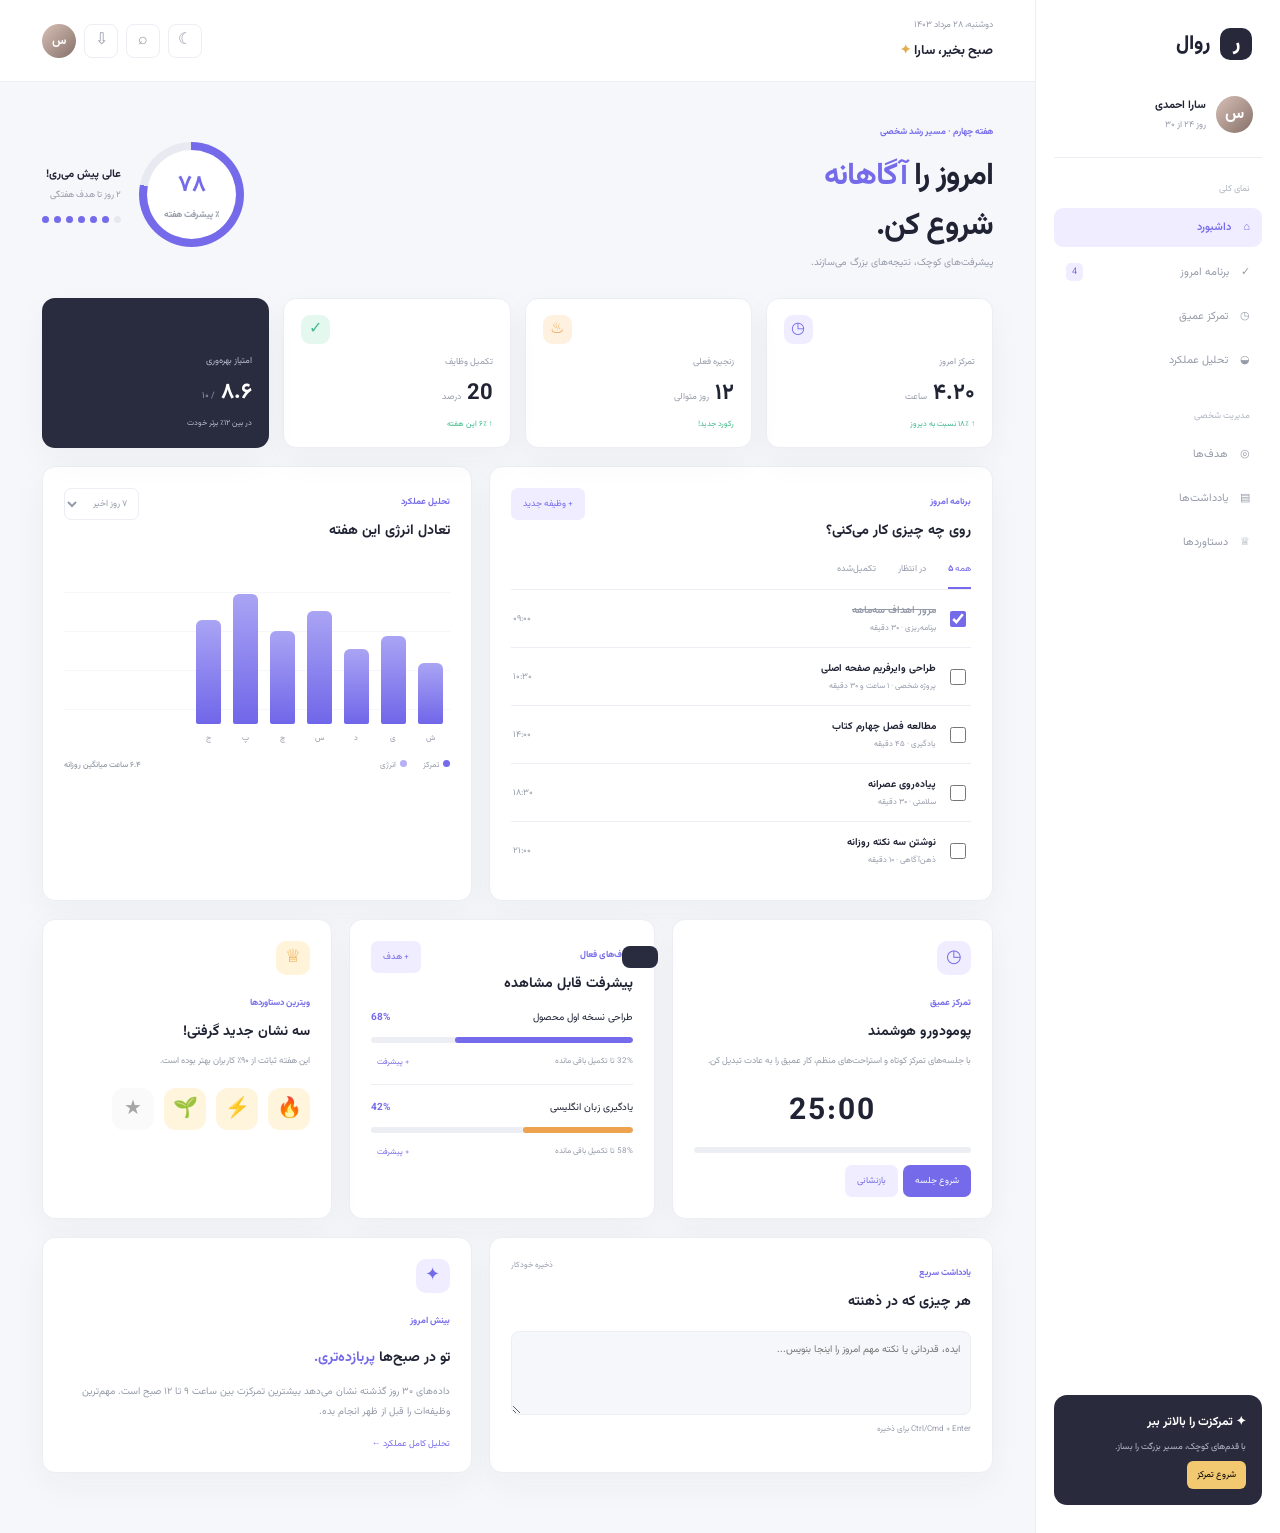
==== commit 554cd189: "fix: refactor frontend and add reliable productivity features" ====
--- a/index.html
+++ b/index.html
@@ -1 +1,54 @@
-<!doctype html><html lang="fa" dir="rtl"><head><meta charset="UTF-8"><meta name="viewport" content="width=device-width,initial-scale=1"><meta name="theme-color" content="#111321"><title>روال — فضای کاری بهره‌وری</title><link rel="preconnect" href="https://fonts.googleapis.com"><link rel="preconnect" href="https://fonts.gstatic.com" crossorigin><link href="https://fonts.googleapis.com/css2?family=DM+Sans:wght@400;500;600;700&family=Vazirmatn:wght@400;500;600;700;800&display=swap" rel="stylesheet"><style>:root{--bg:#f5f6fb;--card:#fff;--ink:#202334;--muted:#969baa;--line:#eceef4;--p:#766bf0;--pl:#efedff;--green:#3cbb88;--orange:#eda34f;--shadow:0 12px 35px #2023340a}*{box-sizing:border-box}body{margin:0;background:var(--bg);color:var(--ink);font-family:Vazirmatn,sans-serif;transition:.25s}body.dark{--bg:#111321;--card:#1b1d2b;--ink:#f7f7fa;--muted:#a7aabd;--line:#2b2e40;--pl:#302d51;--shadow:none}.app{display:flex;min-height:100vh}.side{width:245px;background:var(--card);border-left:1px solid var(--line);padding:27px 18px;display:flex;flex-direction:column;flex-shrink:0}.logo{display:flex;align-items:center;gap:10px;font-weight:800;font-size:20px;margin:0 10px 35px}.mark{background:#252738;color:#fff;border-radius:10px;width:32px;height:32px;display:grid;place-items:center}.user{display:flex;align-items:center;gap:10px;padding:0 9px 24px;border-bottom:1px solid var(--line)}.avatar{width:37px;height:37px;border-radius:50%;background:linear-gradient(135deg,#d8c0b6,#857069);display:grid;place-items:center;color:#fff;font-weight:bold}.user strong{font-size:11px;display:block}.user small{font-size:9px;color:var(--muted)}.nav{display:flex;flex-direction:column;gap:5px;padding-top:24px}.nav span{font-size:9px;color:#b1b5c2;margin:0 12px 7px}.nav span:nth-of-type(2){margin-top:24px}.nav a{padding:11px 12px;border-radius:9px;color:var(--muted);font-size:11px;text-decoration:none;display:flex;align-items:center;gap:12px}.nav a b{font-size:17px;font-weight:400}.nav a i{font-style:normal;margin-right:auto;background:var(--pl);color:var(--p);font-size:9px;padding:2px 6px;border-radius:5px}.nav a:hover,.nav a.active{background:var(--pl);color:var(--p);font-weight:600}.side-bottom{margin-top:auto}.mini-card{background:#292b3d;color:#fff;border-radius:13px;padding:16px;font-size:10px;line-height:1.9}.mini-card strong{display:block;font-size:12px}.mini-card button{border:0;background:#f2c871;border-radius:6px;padding:7px 10px;font:9px Vazirmatn;margin-top:10px}.main{flex:1;min-width:0}.top{height:82px;background:var(--card);border-bottom:1px solid var(--line);display:flex;align-items:center;justify-content:space-between;padding:0 42px}.hello small{display:block;color:var(--muted);font-size:9px;margin-bottom:6px}.hello strong{font-size:13px}.top-actions{display:flex;gap:10px;align-items:center}.top button,.select{border:1px solid var(--line);background:var(--card);color:var(--muted);border-radius:8px;height:34px;padding:0 11px;font:10px Vazirmatn;cursor:pointer}.top .round{width:34px;padding:0;border:0;font-size:16px}.top .dark-btn{background:var(--pl);color:var(--p);font-size:16px}.wrap{max-width:1430px;margin:auto;padding:36px 42px 60px}.hero{display:flex;justify-content:space-between;align-items:center;margin-bottom:28px}.eyebrow{font-size:9px;color:var(--p);font-weight:600}.hero h1{font-size:31px;line-height:1.6;margin:9px 0 4px;letter-spacing:-1px}.hero h1 em{font-style:normal;color:var(--p)}.hero p{font-size:10px;color:var(--muted);margin:0}.score{display:flex;gap:18px;align-items:center}.ring{width:105px;height:105px;border-radius:50%;background:conic-gradient(var(--p) 78%,#e9eaf1 0);display:grid;place-items:center;position:relative;text-align:center;color:var(--p)}.ring:after{content:'';position:absolute;inset:8px;background:var(--card);border-radius:50%}.ring b,.ring small{position:relative;z-index:1}.ring b{font-size:23px}.ring small{font-size:8px;color:var(--muted);display:block;margin-top:-28px}.score-text strong{font-size:11px;display:block}.score-text small{display:block;color:var(--muted);font-size:9px;margin-top:4px}.dots{display:flex;gap:5px;margin-top:14px;direction:ltr}.dots i{width:7px;height:7px;background:var(--p);border-radius:50%}.dots i:last-child{background:#e7e8ef}.stats{display:grid;grid-template-columns:repeat(4,1fr);gap:14px}.stat,.panel{background:var(--card);border:1px solid var(--line);border-radius:13px;box-shadow:var(--shadow)}.stat{padding:17px;min-height:122px;position:relative}.stat .ico{width:29px;height:29px;border-radius:9px;display:grid;place-items:center;font-size:15px}.purple{background:var(--pl);color:var(--p)}.orange{background:#fff1df;color:var(--orange)}.green{background:#e5f8ef;color:var(--green)}.stat label{display:block;color:var(--muted);font-size:9px;margin:11px 0 7px}.stat strong{font:700 22px 'DM Sans';display:block}.stat strong small{font:9px Vazirmatn;color:var(--muted);font-weight:400;margin-right:4px}.stat footer{font-size:8px;color:var(--green);margin-top:7px}.stat.dark{background:#292b3e;color:#fff;border:0}.stat.dark label,.stat.dark footer{color:#b5b7c5}.content-grid{display:grid;grid-template-columns:1.08fr .92fr;gap:17px;margin-top:18px}.panel{padding:21px}.head{display:flex;justify-content:space-between;align-items:start}.head h2{font-size:14px;margin:7px 0 0}.head button,.add{border:0;background:var(--pl);color:var(--p);font:9px Vazirmatn;border-radius:7px;padding:8px 11px;cursor:pointer}.tabs{display:flex;gap:22px;border-bottom:1px solid var(--line);margin-top:20px}.tabs button{border:0;background:none;color:var(--muted);font:9px Vazirmatn;padding:0 0 11px;cursor:pointer}.tabs button.active{color:var(--p);border-bottom:2px solid var(--p)}.task{display:flex;align-items:center;gap:10px;border-bottom:1px solid var(--line);padding:13px 2px}.task:last-child{border:0}.task input{accent-color:var(--p);width:16px;height:16px}.task div{flex:1}.task strong{display:block;font-size:10px}.task small{display:block;color:var(--muted);font-size:8px;margin-top:4px}.task time{font:9px 'DM Sans';color:var(--muted)}.task.done strong{text-decoration:line-through;color:var(--muted)}.chart{height:190px;display:flex;align-items:end;gap:12px;padding:25px 7px 20px;margin-top:12px;background:repeating-linear-gradient(to bottom,transparent,transparent 38px,var(--line) 39px)}.bar{flex:1;background:linear-gradient(#aaa4f4,#7066e9);border-radius:6px 6px 2px 2px;position:relative;min-width:12px}.bar b{position:absolute;bottom:-19px;right:50%;font:8px Vazirmatn;color:var(--muted);transform:translateX(50%)}.leg{display:flex;gap:17px;color:var(--muted);font-size:8px;margin-top:16px}.leg i{display:inline-block;width:7px;height:7px;background:var(--p);border-radius:50%;margin-left:4px}.wide{margin-top:17px}.feature-grid{display:grid;grid-template-columns:repeat(3,1fr);gap:17px;margin-top:18px}.feature{min-height:190px}.feature .badge{background:var(--pl);color:var(--p);width:34px;height:34px;border-radius:10px;display:grid;place-items:center;font-size:18px;margin-bottom:14px}.feature h3{font-size:12px;margin:0 0 8px}.feature p{font-size:9px;color:var(--muted);line-height:1.9;margin:0}.progress{height:6px;background:var(--line);border-radius:5px;margin-top:14px}.progress i{height:100%;display:block;border-radius:5px;background:var(--p)}.achievements{display:flex;gap:10px;margin-top:16px}.badge{width:42px;height:42px;border-radius:12px;background:#fff5dc;color:#e9a647;display:grid;place-items:center;font-size:20px}.badge.lock{filter:grayscale(1);opacity:.45}.quick{display:flex;gap:8px;margin-top:15px}.quick input{flex:1;border:1px solid var(--line);background:var(--bg);border-radius:7px;padding:9px;font:9px Vazirmatn;color:var(--ink);outline:0}.toast{position:fixed;bottom:22px;left:50%;transform:translate(-50%,90px);background:#292b3e;color:#fff;border-radius:8px;padding:11px 18px;font-size:10px;transition:.3s;z-index:5}.toast.show{transform:translate(-50%,0)}.modal{position:fixed;inset:0;background:#11132180;display:none;place-items:center;z-index:4}.modal.show{display:grid}.modal-card{width:min(390px,90vw);background:var(--card);border-radius:16px;padding:23px;box-shadow:0 20px 80px #0003}.modal-card h2{font-size:15px;margin:0 0 15px}.modal-card input,.modal-card textarea{width:100%;border:1px solid var(--line);background:var(--bg);color:var(--ink);border-radius:8px;padding:11px;font:10px Vazirmatn;margin-bottom:10px;outline:0}.modal-card textarea{min-height:90px;resize:vertical}.modal-actions{display:flex;gap:8px;justify-content:flex-start}.modal-actions button{border:0;border-radius:7px;padding:9px 14px;font:9px Vazirmatn;cursor:pointer}.primary{background:var(--p);color:#fff}.secondary{background:var(--pl);color:var(--p)}@media(max-width:1050px){.side{width:210px}.wrap,.top{padding-right:25px;padding-left:25px}.stats{grid-template-columns:repeat(2,1fr)}.content-grid{grid-template-columns:1fr}.feature-grid{grid-template-columns:1fr 1fr}}@media(max-width:680px){.side{display:none}.top{height:68px;padding:0 16px}.wrap{padding:25px 15px}.hero{display:block}.score{margin-top:22px}.hero h1{font-size:27px}.stats{gap:9px}.stat{padding:13px;min-height:115px}.feature-grid{grid-template-columns:1fr}.chart{gap:5px}.task time{display:none}.search{display:none}.top-actions{gap:5px}} </style></head><body><div class="app"><aside class="side"><div class="logo"><span class="mark">ر</span>روال</div><div class="user"><div class="avatar">س</div><div><strong>سارا احمدی</strong><small>روز ۲۴ از ۳۰</small></div></div><nav class="nav"><span>نمای کلی</span><a class="active" href="#home">⌂ داشبورد</a><a href="#today">✓ برنامه امروز <i>۵</i></a><a href="#focus">◷ تمرکز</a><a href="#analytics">◒ تحلیل عملکرد</a><span>مدیریت شخصی</span><a href="#goals">◎ هدف‌ها</a><a href="#notes">▤ یادداشت‌ها</a><a href="#achievements">♕ دستاوردها</a></nav><div class="side-bottom"><div class="mini-card"><strong>✦ حالت تمرکز فعال کن</strong>با حذف حواس‌پرتی، بهترین نسخه خودت باش.<br><button onclick="startFocus()">شروع تمرکز</button></div></div></aside><main class="main"><header class="top"><div class="hello"><small>دوشنبه، ۲۸ مرداد ۱۴۰۳</small><strong>صبح بخیر، سارا ✦</strong></div><div class="top-actions"><button class="round dark-btn" id="theme" title="تغییر حالت">☾</button><button class="round" onclick="openModal('note')">✎</button><button class="round" onclick="openModal('export')">⇩</button><div class="avatar">س</div></div></header><div class="wrap" id="home"><section class="hero"><div><span class="eyebrow">هفته چهارم · مسیر رشد شخصی</span><h1>امروز را <em>آگاهانه</em><br>شروع کن.</h1><p>پیشرفت‌های کوچک، نتیجه‌های بزرگ می‌سازند.</p></div><div class="score"><div class="ring"><b>۷۸<small>٪ پیشرفت هفته</small></b></div><div class="score-text"><strong>عالی پیش می‌ری!</strong><small>۲ روز تا هدف هفتگی</small><div class="dots"><i></i><i></i><i></i><i></i><i></i><i></i><i></i></div></div></div></section><section class="stats"><article class="stat"><div class="ico purple">◷</div><label>تمرکز امروز</label><strong>۴.۲۰<small>ساعت</small></strong><footer>↑ ۱۸٪ نسبت به دیروز</footer></article><article class="stat"><div class="ico orange">♨</div><label>زنجیره فعلی</label><strong>۱۲<small>روز متوالی</small></strong><footer>رکورد جدید!</footer></article><article class="stat"><div class="ico green">✓</div><label>تکمیل وظایف</label><strong>۸۴<small>درصد</small></strong><footer>↑ ۶٪ این هفته</footer></article><article class="stat dark"><label>امتیاز بهره‌وری</label><strong>۸.۶<small>/ ۱۰</small></strong><footer>در بین ۱۲٪ برتر خودت</footer></article></section><section class="content-grid"><div class="panel" id="today"><div class="head"><div><span class="eyebrow">برنامه امروز</span><h2>روی چه چیزی کار می‌کنی؟</h2></div><button class="add" onclick="addTask()">+ وظیفه جدید</button></div><div class="tabs"><button class="active">همه <b>۵</b></button><button>در انتظار</button><button>تکمیل‌شده</button></div><div id="tasks"><label class="task done"><input type="checkbox" checked><div><strong>مرور اهداف سه‌ماهه</strong><small>برنامه‌ریزی · ۳۰ دقیقه</small></div><time>۰۹:۰۰</time></label><label class="task"><input type="checkbox"><div><strong>طراحی وایرفریم صفحه اصلی</strong><small>پروژه شخصی · ۱ ساعت و ۳۰ دقیقه</small></div><time>۱۰:۳۰</time></label><label class="task"><input type="checkbox"><div><strong>مطالعه فصل چهارم کتاب</strong><small>یادگیری · ۴۵ دقیقه</small></div><time>۱۴:۰۰</time></label><label class="task"><input type="checkbox"><div><strong>پیاده‌روی عصرانه</strong><small>سلامتی · ۳۰ دقیقه</small></div><time>۱۸:۳۰</time></label><label class="task"><input type="checkbox"><div><strong>نوشتن سه نکته روزانه</strong><small>ذهن‌آگاهی · ۱۰ دقیقه</small></div><time>۲۱:۰۰</time></label></div></div><div class="panel" id="analytics"><div class="head"><div><span class="eyebrow">تحلیل عملکرد</span><h2>تعادل انرژی این هفته</h2></div><select class="select" onchange="notify('بازه تحلیل تغییر کرد')"><option>۷ روز اخیر</option><option>۳۰ روز اخیر</option></select></div><div class="chart"><i class="bar" style="height:40%"><b>ش</b></i><i class="bar" style="height:62%"><b>ی</b></i><i class="bar" style="height:50%"><b>د</b></i><i class="bar" style="height:77%"><b>س</b></i><i class="bar" style="height:64%"><b>چ</b></i><i class="bar" style="height:90%"><b>پ</b></i><i class="bar" style="height:72%"><b>ج</b></i></div><div class="leg"><span><i></i>تمرکز</span><span><i style="background:#b5b0f8"></i>انرژی</span><strong>۶.۴ ساعت میانگین روزانه</strong></div></div></section><section class="feature-grid"><div class="panel feature" id="focus"><div class="badge">◷</div><span class="eyebrow">تمرکز عمیق</span><h3>پومودورو هوشمند</h3><p>با جلسه‌های تمرکز کوتاه و استراحت‌های منظم، کار عمیق را به عادت تبدیل کن.</p><div class="quick"><button class="primary" onclick="startFocus()">شروع ۲۵ دقیقه</button><button class="secondary" onclick="notify('حالت آرام فعال شد')">حالت آرام</button></div></div><div class="panel feature" id="goals"><div class="badge">◎</div><span class="eyebrow">هدف‌های فعال</span><h3>پیشرفت قابل مشاهده</h3><p>طراحی نسخه اول محصول</p><div class="progress"><i style="width:68%"></i></div><p style="margin-top:8px">۶۸٪ · ۱۲ روز باقی‌مانده</p><button class="add" onclick="openModal('goal')">+ افزودن هدف</button></div><div class="panel feature" id="achievements"><div class="badge">♕</div><span class="eyebrow">ویترین دستاوردها</span><h3>سه نشان جدید گرفتی!</h3><p>این هفته ثباتت از ۹۰٪ کاربران بهتر بوده است.</p><div class="achievements"><div class="badge">🔥</div><div class="badge">⚡</div><div class="badge">🌱</div><div class="badge lock">★</div></div></div></section><section class="content-grid wide"><div class="panel" id="notes"><div class="head"><div><span class="eyebrow">یادداشت سریع</span><h2>هر چیزی که در ذهنته</h2></div><small style="color:var(--green);font-size:8px">ذخیره خودکار</small></div><textarea id="note" placeholder="ایده، قدردانی یا نکته مهم امروز را اینجا بنویس..." style="width:100%;height:75px;margin-top:18px;border:1px solid var(--line);background:var(--bg);color:var(--ink);border-radius:8px;padding:10px;font:10px Vazirmatn;resize:vertical;outline:0"></textarea></div><div class="panel"><div class="head"><div><span class="eyebrow">بینش امروز</span><h2>تو در صبح‌ها پربازده‌تری ✦</h2></div></div><p style="font-size:10px;line-height:2;color:var(--muted)">داده‌های ۳۰ روز گذشته نشان می‌دهد بیشترین تمرکزت بین ساعت ۹ تا ۱۲ صبح است. مهم‌ترین وظیفه‌ات را قبل از ظهر انجام بده.</p></div></section></div></main></div><div class="toast" id="toast"></div><div class="modal" id="modal"><div class="modal-card"><h2 id="modalTitle">افزودن مورد جدید</h2><input id="modalInput" placeholder="عنوان را وارد کن"><textarea id="modalText" placeholder="توضیحات کوتاه (اختیاری)"></textarea><div class="modal-actions"><button class="primary" onclick="submitModal()">ذخیره</button><button class="secondary" onclick="closeModal()">انصراف</button></div></div></div><script>const $=s=>document.querySelector(s),KEY='rava-v3';let data=JSON.parse(localStorage.getItem(KEY)||'{}'),modalType='';const save=()=>localStorage.setItem(KEY,JSON.stringify(data));function notify(t){const x=$('#toast');x.textContent=t;x.classList.add('show');setTimeout(()=>x.classList.remove('show'),2200)}function addTask(){openModal('task')}function openModal(type){modalType=type;$('#modal').classList.add('show');$('#modalInput').value='';$('#modalText').value='';$('#modalTitle').textContent=type==='task'?'وظیفه جدید':type==='goal'?'هدف جدید':'یادداشت جدید';$('#modalInput').focus()}function closeModal(){$('#modal').classList.remove('show')}function submitModal(){const v=$('#modalInput').value.trim().replace(/[<>]/g,'');if(!v)return notify('لطفاً عنوان را وارد کن');if(modalType==='task'){const el=document.createElement('label');el.className='task';el.innerHTML='<input type="checkbox"><div><strong>'+v+'</strong><small>وظیفه جدید · زمان‌بندی نشده</small></div><time>--:--</time>';$('#tasks').appendChild(el);notify('وظیفه جدید اضافه شد ✓')}else if(modalType==='goal')notify('هدف «'+v+'» آماده پیگیری شد ✦');else{$('#note').value+=($('#note').value?'\n':'')+v;save();notify('یادداشت ذخیره شد ✓')}closeModal()}function startFocus(){notify('جلسه تمرکز ۲۵ دقیقه‌ای شروع شد 🔥');document.querySelector('#focus').scrollIntoView({behavior:'smooth'})}$('#theme').onclick=()=>{document.body.classList.toggle('dark');$('#theme').textContent=document.body.classList.contains('dark')?'☀':'☾';localStorage.setItem('rava-theme',document.body.classList.contains('dark'))};if(localStorage.getItem('rava-theme')==='true'){document.body.classList.add('dark');$('#theme').textContent='☀'}$('#tasks').addEventListener('change',e=>{if(e.target.matches('input')){e.target.closest('.task').classList.toggle('done',e.target.checked);notify(e.target.checked?'وظیفه تکمیل شد — عالی پیش رفتی!':'وظیفه به برنامه برگشت')}});$('#note').value=data.note||'';$('#note').addEventListener('input',e=>{data.note=e.target.value;save()});document.addEventListener('keydown',e=>{if((e.ctrlKey||e.metaKey)&&e.key==='k'){e.preventDefault();openModal('task')}if(e.key==='Escape')closeModal()});document.querySelectorAll('.nav a').forEach(a=>a.onclick=e=>{const t=$(a.getAttribute('href'));if(t){e.preventDefault();t.scrollIntoView({behavior:'smooth'})}});function exportData(){const blob=new Blob([JSON.stringify(data,null,2)],{type:'application/json'}),a=document.createElement('a');a.href=URL.createObjectURL(blob);a.download='rava-backup.json';a.click();notify('نسخه پشتیبان آماده شد')}function openExport(){exportData()}window.openModal=openModal;window.closeModal=closeModal;window.submitModal=submitModal;window.addTask=addTask;window.startFocus=startFocus;window.notify=notify</script></body></html>+<!doctype html>
+<html lang="fa" dir="rtl">
+<head>
+  <meta charset="UTF-8">
+  <meta name="viewport" content="width=device-width, initial-scale=1">
+  <meta name="description" content="روال؛ فضای حرفه‌ای برنامه‌ریزی، تمرکز و رشد شخصی">
+  <title>روال | فضای کاری بهره‌وری</title>
+  <link rel="preconnect" href="https://fonts.googleapis.com">
+  <link rel="preconnect" href="https://fonts.gstatic.com" crossorigin>
+  <link href="https://fonts.googleapis.com/css2?family=Vazirmatn:wght@400;500;600;700;800&display=swap" rel="stylesheet">
+  <link rel="stylesheet" href="style.css">
+</head>
+<body>
+  <div class="app-shell">
+    <aside class="sidebar">
+      <a class="brand" href="#dashboard"><span class="brand-mark">ر</span><span>روال</span></a>
+      <div class="profile"><span class="avatar">س</span><div><b>سارا احمدی</b><small>روز ۲۴ از ۳۰</small></div></div>
+      <nav class="navigation" aria-label="منوی اصلی">
+        <span class="nav-title">نمای کلی</span>
+        <a class="active" href="#dashboard">⌂ <span>داشبورد</span></a>
+        <a href="#today">✓ <span>برنامه امروز</span><em id="taskCount">۵</em></a>
+        <a href="#focus">◷ <span>تمرکز عمیق</span></a>
+        <a href="#analytics">◒ <span>تحلیل عملکرد</span></a>
+        <span class="nav-title gap">مدیریت شخصی</span>
+        <a href="#goals">◎ <span>هدف‌ها</span></a>
+        <a href="#notes">▤ <span>یادداشت‌ها</span></a>
+        <a href="#achievements">♕ <span>دستاوردها</span></a>
+      </nav>
+      <div class="side-promo"><strong>✦ تمرکزت را بالاتر ببر</strong><p>با قدم‌های کوچک، مسیر بزرگت را بساز.</p><button data-action="focus">شروع تمرکز</button></div>
+    </aside>
+
+    <main class="main-content">
+      <header class="topbar">
+        <div class="greeting"><small>دوشنبه، ۲۸ مرداد ۱۴۰۳</small><strong>صبح بخیر، سارا <i>✦</i></strong></div>
+        <div class="top-actions"><button class="icon-button" id="themeToggle" title="حالت شب">☾</button><button class="icon-button" data-action="search" title="جستجو">⌕</button><button class="icon-button" data-action="export" title="خروجی اطلاعات">⇩</button><span class="avatar small">س</span></div>
+      </header>
+
+      <div class="page" id="dashboard">
+        <section class="hero"><div><span class="eyebrow">هفته چهارم · مسیر رشد شخصی</span><h1>امروز را <mark>آگاهانه</mark><br>شروع کن.</h1><p>پیشرفت‌های کوچک، نتیجه‌های بزرگ می‌سازند.</p></div><div class="weekly-score"><div class="progress-ring"><b>۷۸<small>٪ پیشرفت هفته</small></b></div><div><strong>عالی پیش می‌ری!</strong><small>۲ روز تا هدف هفتگی</small><div class="day-dots"><i></i><i></i><i></i><i></i><i></i><i></i><i class="muted"></i></div></div></div></section>
+        <section class="stats-grid" aria-label="آمار کلی"><article class="stat-card"><span class="stat-icon purple">◷</span><small>تمرکز امروز</small><strong>۴.۲۰ <em>ساعت</em></strong><footer>↑ ۱۸٪ نسبت به دیروز</footer></article><article class="stat-card"><span class="stat-icon orange">♨</span><small>زنجیره فعلی</small><strong>۱۲ <em>روز متوالی</em></strong><footer>رکورد جدید!</footer></article><article class="stat-card"><span class="stat-icon green">✓</span><small>تکمیل وظایف</small><strong id="completionRate">۸۴ <em>درصد</em></strong><footer>↑ ۶٪ این هفته</footer></article><article class="stat-card dark"><small>امتیاز بهره‌وری</small><strong>۸.۶ <em>/ ۱۰</em></strong><footer>در بین ۱۲٪ برتر خودت</footer></article></section>
+
+        <section class="two-columns"><article class="panel" id="today"><div class="panel-heading"><div><span class="eyebrow">برنامه امروز</span><h2>روی چه چیزی کار می‌کنی؟</h2></div><button class="button soft" data-action="task">+ وظیفه جدید</button></div><div class="tabs"><button class="active" data-filter="all">همه <b>۵</b></button><button data-filter="pending">در انتظار</button><button data-filter="done">تکمیل‌شده</button></div><div class="task-list" id="taskList"></div></article><article class="panel" id="analytics"><div class="panel-heading"><div><span class="eyebrow">تحلیل عملکرد</span><h2>تعادل انرژی این هفته</h2></div><select id="chartRange" aria-label="بازه نمودار"><option>۷ روز اخیر</option><option>۳۰ روز اخیر</option><option>۳ ماه اخیر</option></select></div><div class="chart" aria-label="نمودار عملکرد"><i style="height:42%"><b>ش</b></i><i style="height:61%"><b>ی</b></i><i style="height:52%"><b>د</b></i><i style="height:78%"><b>س</b></i><i style="height:64%"><b>چ</b></i><i style="height:90%"><b>پ</b></i><i style="height:72%"><b>ج</b></i></div><div class="chart-legend"><span><i></i>تمرکز</span><span><i class="light"></i>انرژی</span><strong>۶.۴ ساعت میانگین روزانه</strong></div></article></section>
+
+        <section class="feature-grid"><article class="panel feature" id="focus"><span class="feature-icon">◷</span><span class="eyebrow">تمرکز عمیق</span><h2>پومودورو هوشمند</h2><p>با جلسه‌های تمرکز کوتاه و استراحت‌های منظم، کار عمیق را به عادت تبدیل کن.</p><div class="timer"><strong id="timerDisplay">۲۵:۰۰</strong><div class="timer-track"><i id="timerProgress"></i></div><button class="button primary" id="timerButton">شروع جلسه</button><button class="button soft" id="timerReset">بازنشانی</button></div></article><article class="panel feature" id="goals"><div class="panel-heading"><div><span class="eyebrow">هدف‌های فعال</span><h2>پیشرفت قابل مشاهده</h2></div><button class="button soft" data-action="goal">+ هدف</button></div><div id="goalList"></div></article><article class="panel feature" id="achievements"><span class="feature-icon gold">♕</span><span class="eyebrow">ویترین دستاوردها</span><h2>سه نشان جدید گرفتی!</h2><p>این هفته ثباتت از ۹۰٪ کاربران بهتر بوده است.</p><div class="achievement-row"><span>🔥</span><span>⚡</span><span>🌱</span><span class="locked">★</span></div></article></section>
+
+        <section class="two-columns bottom"><article class="panel" id="notes"><div class="panel-heading"><div><span class="eyebrow">یادداشت سریع</span><h2>هر چیزی که در ذهنته</h2></div><small class="saved-label">ذخیره خودکار</small></div><textarea id="notesInput" placeholder="ایده، قدردانی یا نکته مهم امروز را اینجا بنویس..."></textarea><small class="shortcut">Ctrl/Cmd + Enter برای ذخیره</small></article><article class="panel insight"><span class="feature-icon">✦</span><span class="eyebrow">بینش امروز</span><h2>تو در صبح‌ها <mark>پربازده‌تری.</mark></h2><p>داده‌های ۳۰ روز گذشته نشان می‌دهد بیشترین تمرکزت بین ساعت ۹ تا ۱۲ صبح است. مهم‌ترین وظیفه‌ات را قبل از ظهر انجام بده.</p><a href="#analytics">تحلیل کامل عملکرد ←</a></article></section>
+      </div>
+    </main>
+  </div>
+  <div class="toast" id="toast" role="status"></div>
+  <div class="modal" id="modal" aria-hidden="true"><div class="modal-card"><button class="modal-close" data-action="close">×</button><h2 id="modalTitle">مورد جدید</h2><input id="modalTitleInput" placeholder="عنوان را وارد کن"><textarea id="modalDescriptionInput" placeholder="توضیحات کوتاه (اختیاری)"></textarea><div class="modal-actions"><button class="button primary" data-action="submit">ذخیره</button><button class="button soft" data-action="close">انصراف</button></div></div></div>
+  <script src="app.js" defer></script>
+</body>
+</html>
--- a/style.css
+++ b/style.css
@@ -0,0 +1 @@
+*{box-sizing:border-box} :root{--bg:#f6f7fb;--card:#fff;--ink:#202334;--muted:#969baa;--line:#eceef4;--purple:#756bea;--purple-soft:#efedff;--green:#42b98b;--orange:#eda24f;--shadow:0 12px 35px #2023340b}body.dark{--bg:#111321;--card:#1b1d2b;--ink:#f7f7fa;--muted:#a7aabd;--line:#2d3041;--purple-soft:#302d51;--shadow:none}html{scroll-behavior:smooth}body{margin:0;background:var(--bg);color:var(--ink);font-family:Vazirmatn,sans-serif;transition:background .2s,color .2s}.app-shell{display:flex;min-height:100vh}.sidebar{width:245px;background:var(--card);border-left:1px solid var(--line);padding:28px 18px;display:flex;flex-direction:column;flex-shrink:0}.brand{display:flex;align-items:center;gap:10px;color:var(--ink);text-decoration:none;font-size:20px;font-weight:800;margin:0 10px 36px}.brand-mark{display:grid;place-items:center;width:32px;height:32px;border-radius:10px;background:#27293a;color:#fff}.profile{display:flex;align-items:center;gap:10px;padding:0 9px 24px;border-bottom:1px solid var(--line)}.avatar{display:grid;place-items:center;width:37px;height:37px;border-radius:50%;background:linear-gradient(135deg,#d8c0b6,#857069);color:#fff;font-weight:700}.avatar.small{width:34px;height:34px;font-size:12px}.profile b{display:block;font-size:11px}.profile small{display:block;color:var(--muted);font-size:9px;margin-top:4px}.navigation{display:flex;flex-direction:column;gap:5px;padding-top:24px}.navigation a{display:flex;align-items:center;gap:12px;padding:11px 12px;border-radius:9px;color:var(--muted);text-decoration:none;font-size:11px;transition:.2s}.navigation a:first-letter{font-size:18px}.navigation a:hover,.navigation a.active{background:var(--purple-soft);color:var(--purple);font-weight:600}.navigation a em{font-style:normal;margin-right:auto;background:var(--purple-soft);color:var(--purple);padding:2px 6px;border-radius:5px;font-size:9px}.nav-title{color:#b1b5c2;font-size:9px;margin:0 12px 7px}.nav-title.gap{margin-top:24px}.side-promo{margin-top:auto;background:#292b3d;color:#fff;border-radius:13px;padding:16px;font-size:9px;line-height:1.9}.side-promo strong{display:block;font-size:12px}.side-promo p{margin:5px 0;color:#b8bac6}.side-promo button{border:0;background:#f2c871;border-radius:6px;padding:7px 10px;font:9px Vazirmatn;cursor:pointer}.main-content{flex:1;min-width:0}.topbar{height:82px;background:var(--card);border-bottom:1px solid var(--line);display:flex;justify-content:space-between;align-items:center;padding:0 42px}.greeting small{display:block;color:var(--muted);font-size:9px;margin-bottom:6px}.greeting strong{font-size:13px}.greeting i{font-style:normal;color:#e5ad50}.top-actions{display:flex;align-items:center;gap:8px}.icon-button{width:34px;height:34px;border:1px solid var(--line);border-radius:8px;background:var(--card);color:var(--muted);font:16px Vazirmatn;cursor:pointer}.page{max-width:1430px;margin:auto;padding:36px 42px 60px}.hero{display:flex;justify-content:space-between;align-items:center;margin-bottom:28px}.eyebrow{font-size:9px;color:var(--purple);font-weight:700}.hero h1{font-size:31px;line-height:1.6;letter-spacing:-1px;margin:9px 0 4px}.hero mark,.insight mark{color:var(--purple);background:none}.hero p,.insight p{color:var(--muted);font-size:10px;margin:0}.weekly-score{display:flex;gap:18px;align-items:center}.progress-ring{width:105px;height:105px;border-radius:50%;background:conic-gradient(var(--purple) 78%,#e9eaf1 0);display:grid;place-items:center;position:relative;color:var(--purple);text-align:center}.progress-ring:after{content:'';position:absolute;inset:8px;border-radius:50%;background:var(--card)}.progress-ring b,.progress-ring small{position:relative;z-index:1}.progress-ring b{font-size:23px}.progress-ring small{display:block;color:var(--muted);font-size:8px;margin-top:-27px}.weekly-score strong{display:block;font-size:11px}.weekly-score small{display:block;color:var(--muted);font-size:9px;margin-top:5px}.day-dots{display:flex;gap:5px;direction:ltr;margin-top:14px}.day-dots i{width:7px;height:7px;border-radius:50%;background:var(--purple)}.day-dots i.muted{background:#e7e8ef}.stats-grid{display:grid;grid-template-columns:repeat(4,1fr);gap:14px}.stat-card{position:relative;min-height:122px;padding:17px;border:1px solid var(--line);border-radius:13px;background:var(--card);box-shadow:var(--shadow)}.stat-card.dark{background:#292b3e;color:#fff;border:0}.stat-card small{display:block;color:var(--muted);font-size:9px;margin:39px 0 7px}.stat-card.dark small{color:#b9bbca}.stat-card strong{display:block;font-size:22px}.stat-card strong em{font-style:normal;font-size:9px;color:var(--muted);font-weight:400}.stat-card footer{font-size:8px;color:var(--green);margin-top:7px}.stat-card.dark footer{color:#b9bbca}.stat-icon{position:absolute;top:16px;left:17px;width:29px;height:29px;border-radius:9px;display:grid;place-items:center}.purple{color:var(--purple);background:var(--purple-soft)}.orange{color:var(--orange);background:#fff1df}.green{color:var(--green);background:#e5f8ef}.two-columns{display:grid;grid-template-columns:1.08fr .92fr;gap:17px;margin-top:18px}.panel{padding:21px;border:1px solid var(--line);border-radius:13px;background:var(--card);box-shadow:var(--shadow)}.panel-heading{display:flex;justify-content:space-between;align-items:flex-start}.panel h2{font-size:14px;margin:7px 0 0}.button{border:0;border-radius:7px;padding:9px 12px;font:9px Vazirmatn;cursor:pointer}.button.soft{background:var(--purple-soft);color:var(--purple)}.button.primary{background:var(--purple);color:#fff}.tabs{display:flex;gap:22px;border-bottom:1px solid var(--line);margin-top:20px}.tabs button{border:0;border-bottom:2px solid transparent;background:none;color:var(--muted);font:9px Vazirmatn;padding:0 0 11px;cursor:pointer}.tabs button.active{color:var(--purple);border-color:var(--purple)}.task{display:flex;align-items:center;gap:10px;border-bottom:1px solid var(--line);padding:13px 2px}.task:last-child{border:0}.task input{width:16px;height:16px;accent-color:var(--purple)}.task div{flex:1}.task strong{display:block;font-size:10px}.task small{display:block;color:var(--muted);font-size:8px;margin-top:4px}.task time{color:var(--muted);font-size:9px}.task.done strong{text-decoration:line-through;color:var(--muted)}.chart{height:190px;display:flex;align-items:end;gap:12px;padding:25px 7px 20px;margin-top:12px;background:repeating-linear-gradient(to bottom,transparent 0,transparent 38px,var(--line) 39px)}.chart>i{display:block;flex:1;min-width:12px;max-width:25px;background:linear-gradient(#aaa4f4,#7066e9);border-radius:6px 6px 2px 2px;position:relative}.chart b{position:absolute;bottom:-20px;right:50%;transform:translateX(50%);color:var(--muted);font:8px Vazirmatn}.panel select{border:1px solid var(--line);background:var(--card);color:var(--muted);border-radius:7px;padding:7px;font:9px Vazirmatn}.chart-legend{display:flex;align-items:center;gap:16px;color:var(--muted);font-size:8px;margin-top:15px}.chart-legend i{display:inline-block;width:7px;height:7px;background:var(--purple);border-radius:50%;margin-left:4px}.chart-legend i.light{background:#b6b0f7}.chart-legend strong{margin-right:auto;font-weight:500}.feature-grid{display:grid;grid-template-columns:1.05fr 1fr .95fr;gap:17px;margin-top:18px}.feature{min-height:230px}.feature-icon{display:grid;place-items:center;width:34px;height:34px;border-radius:10px;background:var(--purple-soft);color:var(--purple);font-size:18px;margin-bottom:14px}.feature-icon.gold{background:#fff3d9;color:#e9a647}.feature p{font-size:9px;color:var(--muted);line-height:2}.timer{margin-top:18px}.timer strong{display:block;text-align:center;font-size:30px;letter-spacing:2px}.timer-track,.goal-progress{height:6px;background:var(--line);border-radius:8px;overflow:hidden;margin:12px 0}.timer-track i,.goal-progress i{display:block;width:0;height:100%;background:var(--purple);border-radius:8px;transition:width .5s}.timer .button{margin-left:5px}.goal{padding:15px 0;border-bottom:1px solid var(--line)}.goal:last-child{border:0}.goal-title{display:flex;gap:8px;align-items:center;font-size:10px}.goal-title b{margin-right:auto;color:var(--purple);font-size:10px}.goal-progress i{width:68%}.goal-meta{display:flex;justify-content:space-between;color:var(--muted);font-size:8px}.goal-meta button{border:0;background:none;color:var(--purple);font:8px Vazirmatn;cursor:pointer}.achievement-row{display:flex;gap:10px;margin-top:18px}.achievement-row span{display:grid;place-items:center;width:42px;height:42px;border-radius:12px;background:#fff4dc;font-size:20px}.achievement-row .locked{filter:grayscale(1);opacity:.4}.bottom{margin-top:18px}.bottom textarea{display:block;width:100%;height:84px;margin-top:18px;border:1px solid var(--line);border-radius:8px;background:var(--bg);color:var(--ink);padding:10px;font:10px Vazirmatn;resize:vertical;outline:0}.saved-label,.shortcut{color:var(--muted);font-size:8px}.shortcut{display:block;margin-top:8px}.insight h2{margin-top:15px}.insight p{line-height:2;margin-top:13px}.insight a{display:block;color:var(--purple);font-size:9px;margin-top:15px;text-decoration:none}.toast{position:fixed;bottom:22px;left:50%;z-index:5;transform:translate(-50%,90px);background:#292b3e;color:#fff;border-radius:8px;padding:11px 18px;font-size:10px;transition:.3s}.toast.show{transform:translate(-50%,0)}.modal{position:fixed;inset:0;z-index:4;display:none;place-items:center;background:#10121d99}.modal.open{display:grid}.modal-card{position:relative;width:min(390px,90vw);padding:24px;border-radius:15px;background:var(--card);box-shadow:0 25px 80px #0004}.modal-close{position:absolute;left:17px;top:13px;border:0;background:none;color:var(--muted);font-size:20px;cursor:pointer}.modal-card h2{font-size:15px;margin:0 0 15px}.modal-card input,.modal-card textarea{width:100%;margin-bottom:10px;border:1px solid var(--line);border-radius:8px;background:var(--bg);color:var(--ink);padding:11px;font:10px Vazirmatn;outline:0}.modal-card textarea{min-height:90px;resize:vertical}.modal-actions{display:flex;gap:8px}@media(max-width:1050px){.sidebar{width:210px}.page,.topbar{padding-left:25px;padding-right:25px}.stats-grid{grid-template-columns:repeat(2,1fr)}.two-columns,.feature-grid{grid-template-columns:1fr}}@media(max-width:680px){.sidebar{display:none}.topbar{height:68px;padding:0 16px}.page{padding:25px 15px}.hero{display:block}.weekly-score{margin-top:23px}.hero h1{font-size:27px}.stats-grid{gap:9px}.stat-card{padding:13px}.stat-card strong{font-size:19px}.chart{gap:5px}.task time{display:none}.top-actions{gap:5px}}
